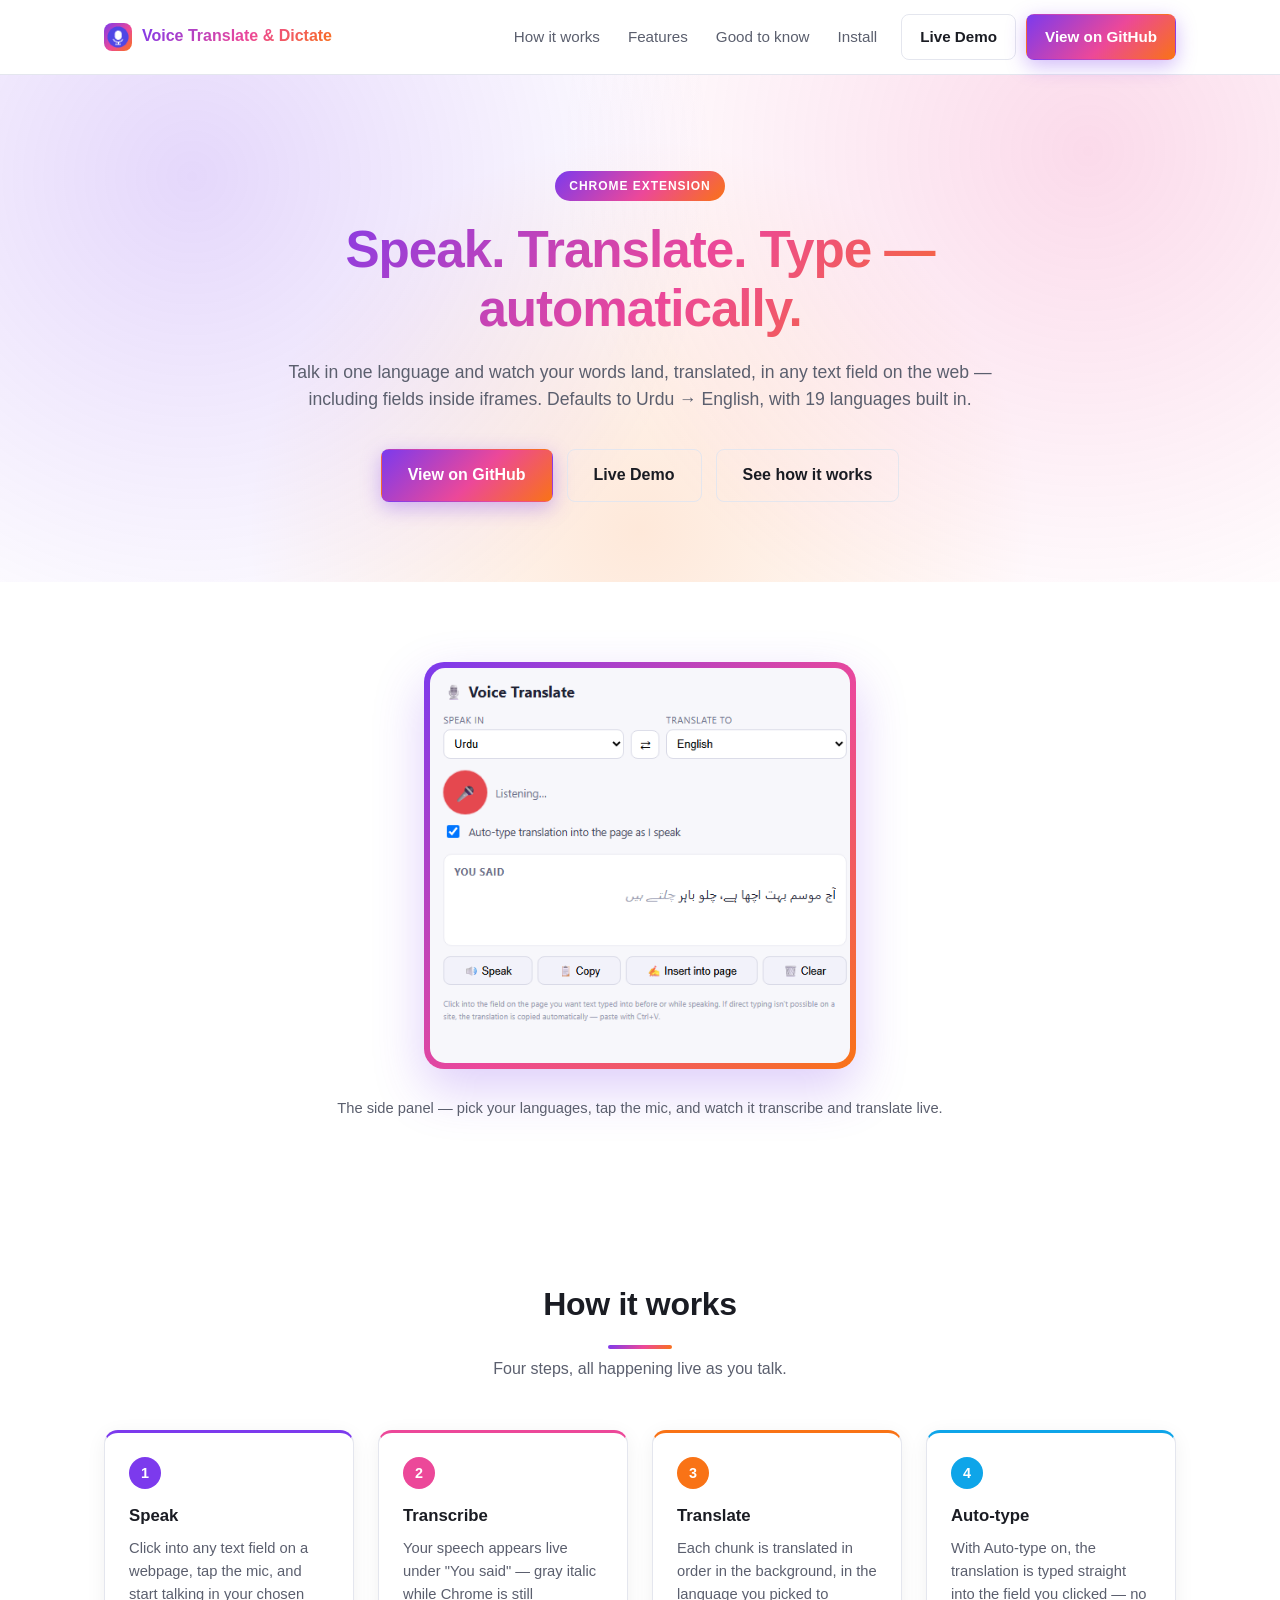
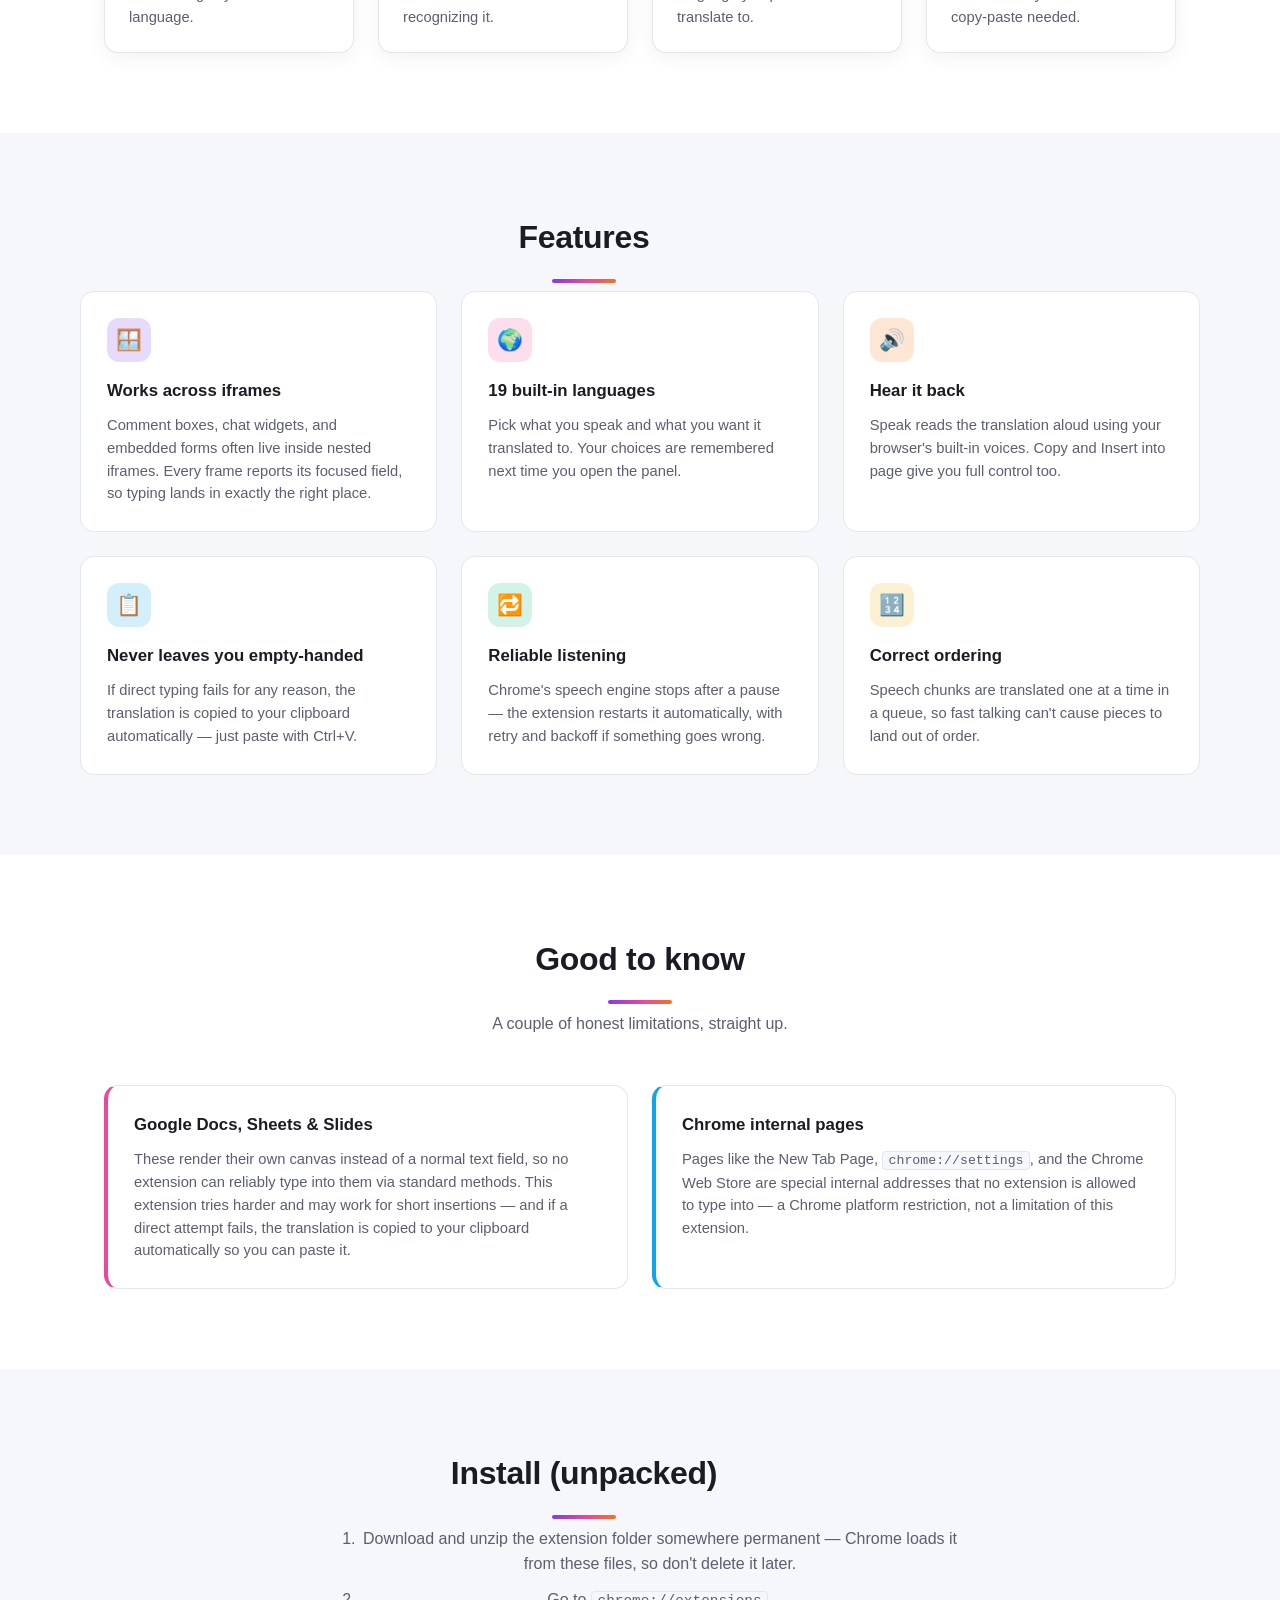
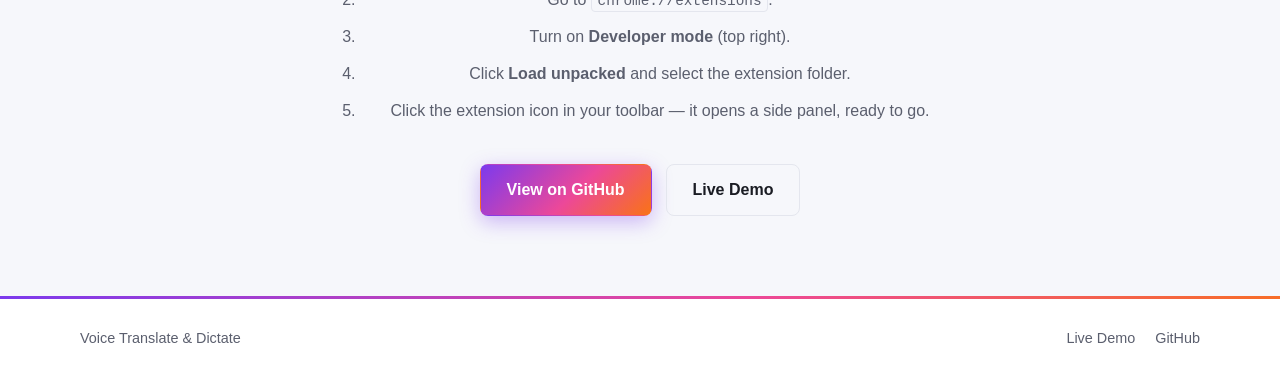
==== website/index.html @ c9d5b140 "Add extension screenshot to landing page Screenshot rendered from the actual sidepanel.html/sidepane" ====
<!DOCTYPE html>
<html lang="en">
<head>
<meta charset="UTF-8">
<meta name="viewport" content="width=device-width, initial-scale=1.0">
<title>Voice Translate & Dictate — Speak, Translate, Type Automatically</title>
<meta name="description" content="Speak in one language, see it transcribed live, get an instant translation, hear it spoken back, and have it typed automatically into any webpage.">
<link rel="icon" href="icons/icon48.png">
<link rel="stylesheet" href="styles.css">
</head>
<body>

<header class="nav">
  <div class="nav-inner">
    <a class="brand" href="#top">
      <img src="icons/icon48.png" alt="" class="brand-icon">
      <span>Voice Translate &amp; Dictate</span>
    </a>
    <nav class="nav-links" id="navLinks">
      <a href="#how-it-works">How it works</a>
      <a href="#features">Features</a>
      <a href="#limitations">Good to know</a>
      <a href="#install">Install</a>
    </nav>
    <div class="nav-ctas">
      <a class="btn btn-ghost nav-cta" href="https://shayan429.github.io/voice-translate-extension/" target="_blank" rel="noopener">Live Demo</a>
      <a class="btn btn-primary nav-cta" href="https://github.com/shayan429/voice-translate-extension" target="_blank" rel="noopener">View on GitHub</a>
    </div>
    <button class="nav-toggle" id="navToggle" aria-label="Toggle menu" aria-expanded="false">
      <span></span><span></span><span></span>
    </button>
  </div>
</header>

<main id="top">

  <section class="hero">
    <div class="hero-inner">
      <p class="eyebrow">Chrome Extension</p>
      <h1>Speak. Translate. Type — automatically.</h1>
      <p class="hero-sub">
        Talk in one language and watch your words land, translated, in any text field on the web —
        including fields inside iframes. Defaults to Urdu → English, with 19 languages built in.
      </p>
      <div class="hero-actions">
        <a class="btn btn-primary btn-lg" href="https://github.com/shayan429/voice-translate-extension" target="_blank" rel="noopener">View on GitHub</a>
        <a class="btn btn-ghost btn-lg" href="https://shayan429.github.io/voice-translate-extension/" target="_blank" rel="noopener">Live Demo</a>
        <a class="btn btn-ghost btn-lg" href="#how-it-works">See how it works</a>
      </div>
    </div>
  </section>

  <section class="section screenshot-section">
    <div class="screenshot-frame">
      <img src="screenshots/sidepanel.png" alt="Voice Translate & Dictate side panel showing live Urdu speech transcription, the language pickers, and the Speak, Copy, Insert, and Clear actions" class="screenshot-img">
    </div>
    <p class="screenshot-caption">The side panel — pick your languages, tap the mic, and watch it transcribe and translate live.</p>
  </section>

  <section id="how-it-works" class="section">
    <h2>How it works</h2>
    <p class="section-sub">Four steps, all happening live as you talk.</p>
    <div class="steps">
      <div class="step">
        <div class="step-num">1</div>
        <h3>Speak</h3>
        <p>Click into any text field on a webpage, tap the mic, and start talking in your chosen language.</p>
      </div>
      <div class="step">
        <div class="step-num">2</div>
        <h3>Transcribe</h3>
        <p>Your speech appears live under "You said" — gray italic while Chrome is still recognizing it.</p>
      </div>
      <div class="step">
        <div class="step-num">3</div>
        <h3>Translate</h3>
        <p>Each chunk is translated in order in the background, in the language you picked to translate to.</p>
      </div>
      <div class="step">
        <div class="step-num">4</div>
        <h3>Auto-type</h3>
        <p>With Auto-type on, the translation is typed straight into the field you clicked — no copy-paste needed.</p>
      </div>
    </div>
  </section>

  <section id="features" class="section section-alt">
    <h2>Features</h2>
    <div class="features-grid">
      <div class="feature">
        <div class="feature-icon">🪟</div>
        <h3>Works across iframes</h3>
        <p>Comment boxes, chat widgets, and embedded forms often live inside nested iframes. Every frame reports its focused field, so typing lands in exactly the right place.</p>
      </div>
      <div class="feature">
        <div class="feature-icon">🌍</div>
        <h3>19 built-in languages</h3>
        <p>Pick what you speak and what you want it translated to. Your choices are remembered next time you open the panel.</p>
      </div>
      <div class="feature">
        <div class="feature-icon">🔊</div>
        <h3>Hear it back</h3>
        <p>Speak reads the translation aloud using your browser's built-in voices. Copy and Insert into page give you full control too.</p>
      </div>
      <div class="feature">
        <div class="feature-icon">📋</div>
        <h3>Never leaves you empty-handed</h3>
        <p>If direct typing fails for any reason, the translation is copied to your clipboard automatically — just paste with Ctrl+V.</p>
      </div>
      <div class="feature">
        <div class="feature-icon">🔁</div>
        <h3>Reliable listening</h3>
        <p>Chrome's speech engine stops after a pause — the extension restarts it automatically, with retry and backoff if something goes wrong.</p>
      </div>
      <div class="feature">
        <div class="feature-icon">🔢</div>
        <h3>Correct ordering</h3>
        <p>Speech chunks are translated one at a time in a queue, so fast talking can't cause pieces to land out of order.</p>
      </div>
    </div>
  </section>

  <section id="limitations" class="section">
    <h2>Good to know</h2>
    <p class="section-sub">A couple of honest limitations, straight up.</p>
    <div class="limitations">
      <div class="limitation">
        <h3>Google Docs, Sheets &amp; Slides</h3>
        <p>These render their own canvas instead of a normal text field, so no extension can reliably type into them via standard methods. This extension tries harder and may work for short insertions — and if a direct attempt fails, the translation is copied to your clipboard automatically so you can paste it.</p>
      </div>
      <div class="limitation">
        <h3>Chrome internal pages</h3>
        <p>Pages like the New Tab Page, <code>chrome://settings</code>, and the Chrome Web Store are special internal addresses that no extension is allowed to type into — a Chrome platform restriction, not a limitation of this extension.</p>
      </div>
    </div>
  </section>

  <section id="install" class="section section-alt">
    <h2>Install (unpacked)</h2>
    <ol class="install-steps">
      <li>Download and unzip the extension folder somewhere permanent — Chrome loads it from these files, so don't delete it later.</li>
      <li>Go to <code>chrome://extensions</code>.</li>
      <li>Turn on <strong>Developer mode</strong> (top right).</li>
      <li>Click <strong>Load unpacked</strong> and select the extension folder.</li>
      <li>Click the extension icon in your toolbar — it opens a side panel, ready to go.</li>
    </ol>
    <div class="install-actions">
      <a class="btn btn-primary btn-lg" href="https://github.com/shayan429/voice-translate-extension" target="_blank" rel="noopener">View on GitHub</a>
      <a class="btn btn-ghost btn-lg" href="https://shayan429.github.io/voice-translate-extension/" target="_blank" rel="noopener">Live Demo</a>
    </div>
  </section>

</main>

<footer class="footer">
  <div class="footer-inner">
    <span>Voice Translate &amp; Dictate</span>
    <div class="footer-links">
      <a href="https://shayan429.github.io/voice-translate-extension/" target="_blank" rel="noopener">Live Demo</a>
      <a href="https://github.com/shayan429/voice-translate-extension" target="_blank" rel="noopener">GitHub</a>
    </div>
  </div>
</footer>

<script src="script.js"></script>
</body>
</html>
---- website/styles.css ----
:root {
  --bg: #ffffff;
  --bg-alt: #f6f7fb;
  --text: #1a1c23;
  --text-muted: #5b5f6e;
  --border: #e4e6ee;
  --accent: #7c3aed;
  --accent-text: #ffffff;
  --card-bg: #ffffff;
  --shadow: 0 4px 20px rgba(20, 22, 40, 0.06);

  --c1: #7c3aed;
  --c2: #ec4899;
  --c3: #f97316;
  --c4: #0ea5e9;
  --c5: #10b981;
  --c6: #eab308;

  --gradient-brand: linear-gradient(135deg, var(--c1), var(--c2) 55%, var(--c3));
  --gradient-hero: radial-gradient(circle at 15% 20%, rgba(124, 58, 237, 0.20), transparent 45%),
    radial-gradient(circle at 85% 15%, rgba(236, 72, 153, 0.20), transparent 45%),
    radial-gradient(circle at 50% 90%, rgba(249, 115, 22, 0.16), transparent 50%);
}

@media (prefers-color-scheme: dark) {
  :root {
    --bg: #14151c;
    --bg-alt: #1b1d27;
    --text: #f0f1f6;
    --text-muted: #a3a6b8;
    --border: #2a2c3a;
    --accent: #a78bfa;
    --accent-text: #10111a;
    --card-bg: #1b1d27;
    --shadow: 0 4px 20px rgba(0, 0, 0, 0.3);

    --gradient-hero: radial-gradient(circle at 15% 20%, rgba(124, 58, 237, 0.30), transparent 45%),
      radial-gradient(circle at 85% 15%, rgba(236, 72, 153, 0.28), transparent 45%),
      radial-gradient(circle at 50% 90%, rgba(249, 115, 22, 0.22), transparent 50%);
  }
}

* { box-sizing: border-box; }

html { scroll-behavior: smooth; }

body {
  margin: 0;
  font-family: -apple-system, BlinkMacSystemFont, "Segoe UI", Roboto, Helvetica, Arial, sans-serif;
  background: var(--bg);
  color: var(--text);
  line-height: 1.55;
}

a { color: inherit; }

code {
  background: var(--bg-alt);
  border: 1px solid var(--border);
  border-radius: 4px;
  padding: 0.1em 0.4em;
  font-size: 0.9em;
}

/* Nav */
.nav {
  position: sticky;
  top: 0;
  z-index: 20;
  background: color-mix(in srgb, var(--bg) 88%, transparent);
  backdrop-filter: blur(10px);
  border-bottom: 1px solid var(--border);
}

.nav-inner {
  max-width: 1120px;
  margin: 0 auto;
  padding: 14px 24px;
  display: flex;
  align-items: center;
  gap: 24px;
}

.brand {
  display: flex;
  align-items: center;
  gap: 10px;
  font-weight: 700;
  text-decoration: none;
  color: var(--text);
  margin-right: auto;
}

.brand-icon {
  width: 28px;
  height: 28px;
  border-radius: 8px;
  padding: 3px;
  background: var(--gradient-brand);
}

.brand span {
  background: var(--gradient-brand);
  -webkit-background-clip: text;
  background-clip: text;
  color: transparent;
}

.nav-links {
  display: flex;
  gap: 28px;
}

.nav-links a {
  text-decoration: none;
  color: var(--text-muted);
  font-size: 0.95rem;
}

.nav-links a:hover { color: var(--text); }

.nav-ctas {
  display: flex;
  align-items: center;
  gap: 10px;
}

.nav-toggle {
  display: none;
  flex-direction: column;
  gap: 5px;
  background: none;
  border: none;
  cursor: pointer;
  padding: 6px;
}

.nav-toggle span {
  width: 22px;
  height: 2px;
  background: var(--text);
  border-radius: 2px;
}

/* Buttons */
.btn {
  display: inline-block;
  text-decoration: none;
  border-radius: 8px;
  font-weight: 600;
  padding: 10px 18px;
  font-size: 0.95rem;
  transition: opacity 0.15s ease, transform 0.15s ease;
  border: 1px solid transparent;
}

.btn:active { transform: translateY(1px); }

.btn-primary {
  background: var(--gradient-brand);
  color: #ffffff;
  box-shadow: 0 6px 20px rgba(124, 58, 237, 0.35);
}

.btn-primary:hover {
  opacity: 1;
  box-shadow: 0 8px 26px rgba(236, 72, 153, 0.45);
  transform: translateY(-1px);
}

.btn-ghost {
  background: transparent;
  border-color: var(--border);
  color: var(--text);
}

.btn-ghost:hover { opacity: 0.7; }

.btn-lg { padding: 13px 26px; font-size: 1rem; }

/* Hero */
.hero {
  padding: 96px 24px 80px;
  text-align: center;
  background: var(--gradient-hero);
}

.hero-inner { max-width: 720px; margin: 0 auto; }

.eyebrow {
  display: inline-block;
  text-transform: uppercase;
  letter-spacing: 0.08em;
  font-size: 0.75rem;
  font-weight: 700;
  color: #ffffff;
  margin: 0 0 20px;
  padding: 6px 14px;
  border-radius: 999px;
  background: var(--gradient-brand);
}

.hero h1 {
  font-size: clamp(2rem, 5vw, 3.2rem);
  line-height: 1.15;
  margin: 0 0 20px;
  letter-spacing: -0.02em;
  background: var(--gradient-brand);
  -webkit-background-clip: text;
  background-clip: text;
  color: transparent;
}

.hero-sub {
  color: var(--text-muted);
  font-size: 1.1rem;
  margin: 0 0 36px;
}

.hero-actions {
  display: flex;
  gap: 14px;
  justify-content: center;
  flex-wrap: wrap;
}

/* Screenshot */
.screenshot-section {
  padding-top: 0;
  text-align: center;
}

.screenshot-frame {
  display: inline-block;
  padding: 6px;
  border-radius: 20px;
  background: var(--gradient-brand);
  box-shadow: 0 20px 50px rgba(124, 58, 237, 0.25);
}

.screenshot-img {
  display: block;
  max-width: 420px;
  width: 100%;
  height: auto;
  border-radius: 15px;
}

.screenshot-caption {
  margin: 20px 0 0;
  color: var(--text-muted);
  font-size: 0.92rem;
}

/* Sections */
.section {
  padding: 80px 24px;
  max-width: 1120px;
  margin: 0 auto;
}

.section-alt {
  max-width: none;
  background: var(--bg-alt);
}

.section-alt > * {
  max-width: 1120px;
  margin-left: auto;
  margin-right: auto;
}

.section h2 {
  font-size: 2rem;
  margin: 0 0 8px;
  text-align: center;
  letter-spacing: -0.01em;
  position: relative;
  display: block;
}

.section h2::after {
  content: "";
  display: block;
  width: 64px;
  height: 4px;
  border-radius: 999px;
  background: var(--gradient-brand);
  margin: 16px auto 0;
}

.section-sub {
  text-align: center;
  color: var(--text-muted);
  margin: 0 0 48px;
}

/* Steps */
.steps {
  display: grid;
  grid-template-columns: repeat(4, 1fr);
  gap: 24px;
}

.step {
  background: var(--card-bg);
  border: 1px solid var(--border);
  border-top: 3px solid transparent;
  border-radius: 14px;
  padding: 24px;
  box-shadow: var(--shadow);
  transition: transform 0.18s ease, box-shadow 0.18s ease;
}

.step:hover { transform: translateY(-4px); box-shadow: 0 10px 28px rgba(20, 22, 40, 0.12); }

.step:nth-child(1) { border-top-color: var(--c1); }
.step:nth-child(2) { border-top-color: var(--c2); }
.step:nth-child(3) { border-top-color: var(--c3); }
.step:nth-child(4) { border-top-color: var(--c4); }

.step-num {
  width: 32px;
  height: 32px;
  border-radius: 50%;
  color: #ffffff;
  display: flex;
  align-items: center;
  justify-content: center;
  font-weight: 700;
  margin-bottom: 14px;
  font-size: 0.9rem;
}

.step:nth-child(1) .step-num { background: var(--c1); }
.step:nth-child(2) .step-num { background: var(--c2); }
.step:nth-child(3) .step-num { background: var(--c3); }
.step:nth-child(4) .step-num { background: var(--c4); }

.step h3 { margin: 0 0 8px; font-size: 1.05rem; }
.step p { margin: 0; color: var(--text-muted); font-size: 0.92rem; }

/* Features */
.features-grid {
  display: grid;
  grid-template-columns: repeat(3, 1fr);
  gap: 24px;
}

.feature {
  background: var(--card-bg);
  border: 1px solid var(--border);
  border-radius: 14px;
  padding: 26px;
  transition: transform 0.18s ease, box-shadow 0.18s ease;
}

.feature:hover { transform: translateY(-4px); box-shadow: var(--shadow); }

.feature-icon {
  width: 44px;
  height: 44px;
  border-radius: 12px;
  display: flex;
  align-items: center;
  justify-content: center;
  font-size: 1.3rem;
  margin-bottom: 16px;
}

.feature:nth-child(6n+1) .feature-icon { background: color-mix(in srgb, var(--c1) 18%, transparent); }
.feature:nth-child(6n+2) .feature-icon { background: color-mix(in srgb, var(--c2) 18%, transparent); }
.feature:nth-child(6n+3) .feature-icon { background: color-mix(in srgb, var(--c3) 18%, transparent); }
.feature:nth-child(6n+4) .feature-icon { background: color-mix(in srgb, var(--c4) 18%, transparent); }
.feature:nth-child(6n+5) .feature-icon { background: color-mix(in srgb, var(--c5) 18%, transparent); }
.feature:nth-child(6n+6) .feature-icon { background: color-mix(in srgb, var(--c6) 18%, transparent); }

.feature h3 { margin: 0 0 10px; font-size: 1.05rem; }
.feature p { margin: 0; color: var(--text-muted); font-size: 0.92rem; }

/* Limitations */
.limitations {
  display: grid;
  grid-template-columns: repeat(2, 1fr);
  gap: 24px;
}

.limitation {
  border: 1px solid var(--border);
  border-left: 4px solid transparent;
  border-radius: 14px;
  padding: 26px;
}

.limitation:nth-child(1) { border-left-color: var(--c2); }
.limitation:nth-child(2) { border-left-color: var(--c4); }

.limitation h3 { margin: 0 0 10px; font-size: 1.05rem; }
.limitation p { margin: 0; color: var(--text-muted); font-size: 0.92rem; }

/* Install */
.install-steps {
  max-width: 640px;
  margin: 0 auto 40px;
  color: var(--text-muted);
  font-size: 1rem;
}

.install-steps li { margin-bottom: 12px; }

#install { text-align: center; }

.install-actions {
  display: flex;
  gap: 14px;
  justify-content: center;
  flex-wrap: wrap;
}

/* Footer */
.footer {
  border-top: 3px solid transparent;
  border-image: var(--gradient-brand) 1;
  padding: 28px 24px;
}

.footer-inner {
  max-width: 1120px;
  margin: 0 auto;
  display: flex;
  justify-content: space-between;
  color: var(--text-muted);
  font-size: 0.9rem;
}

.footer-links {
  display: flex;
  gap: 20px;
}

.footer-inner a { text-decoration: none; }
.footer-inner a:hover { color: var(--text); }

/* Responsive */
@media (max-width: 860px) {
  .steps { grid-template-columns: repeat(2, 1fr); }
  .features-grid { grid-template-columns: repeat(2, 1fr); }
  .limitations { grid-template-columns: 1fr; }
}

@media (max-width: 720px) {
  .nav-links { display: none; }
  .nav-ctas { display: none; }
  .nav-toggle { display: flex; }

  .nav-links.open {
    display: flex;
    flex-direction: column;
    position: absolute;
    top: 100%;
    left: 0;
    right: 0;
    background: var(--bg);
    border-bottom: 1px solid var(--border);
    padding: 16px 24px;
    gap: 16px;
  }

  .steps { grid-template-columns: 1fr; }
  .features-grid { grid-template-columns: 1fr; }
  .hero { padding: 64px 20px 56px; }
}
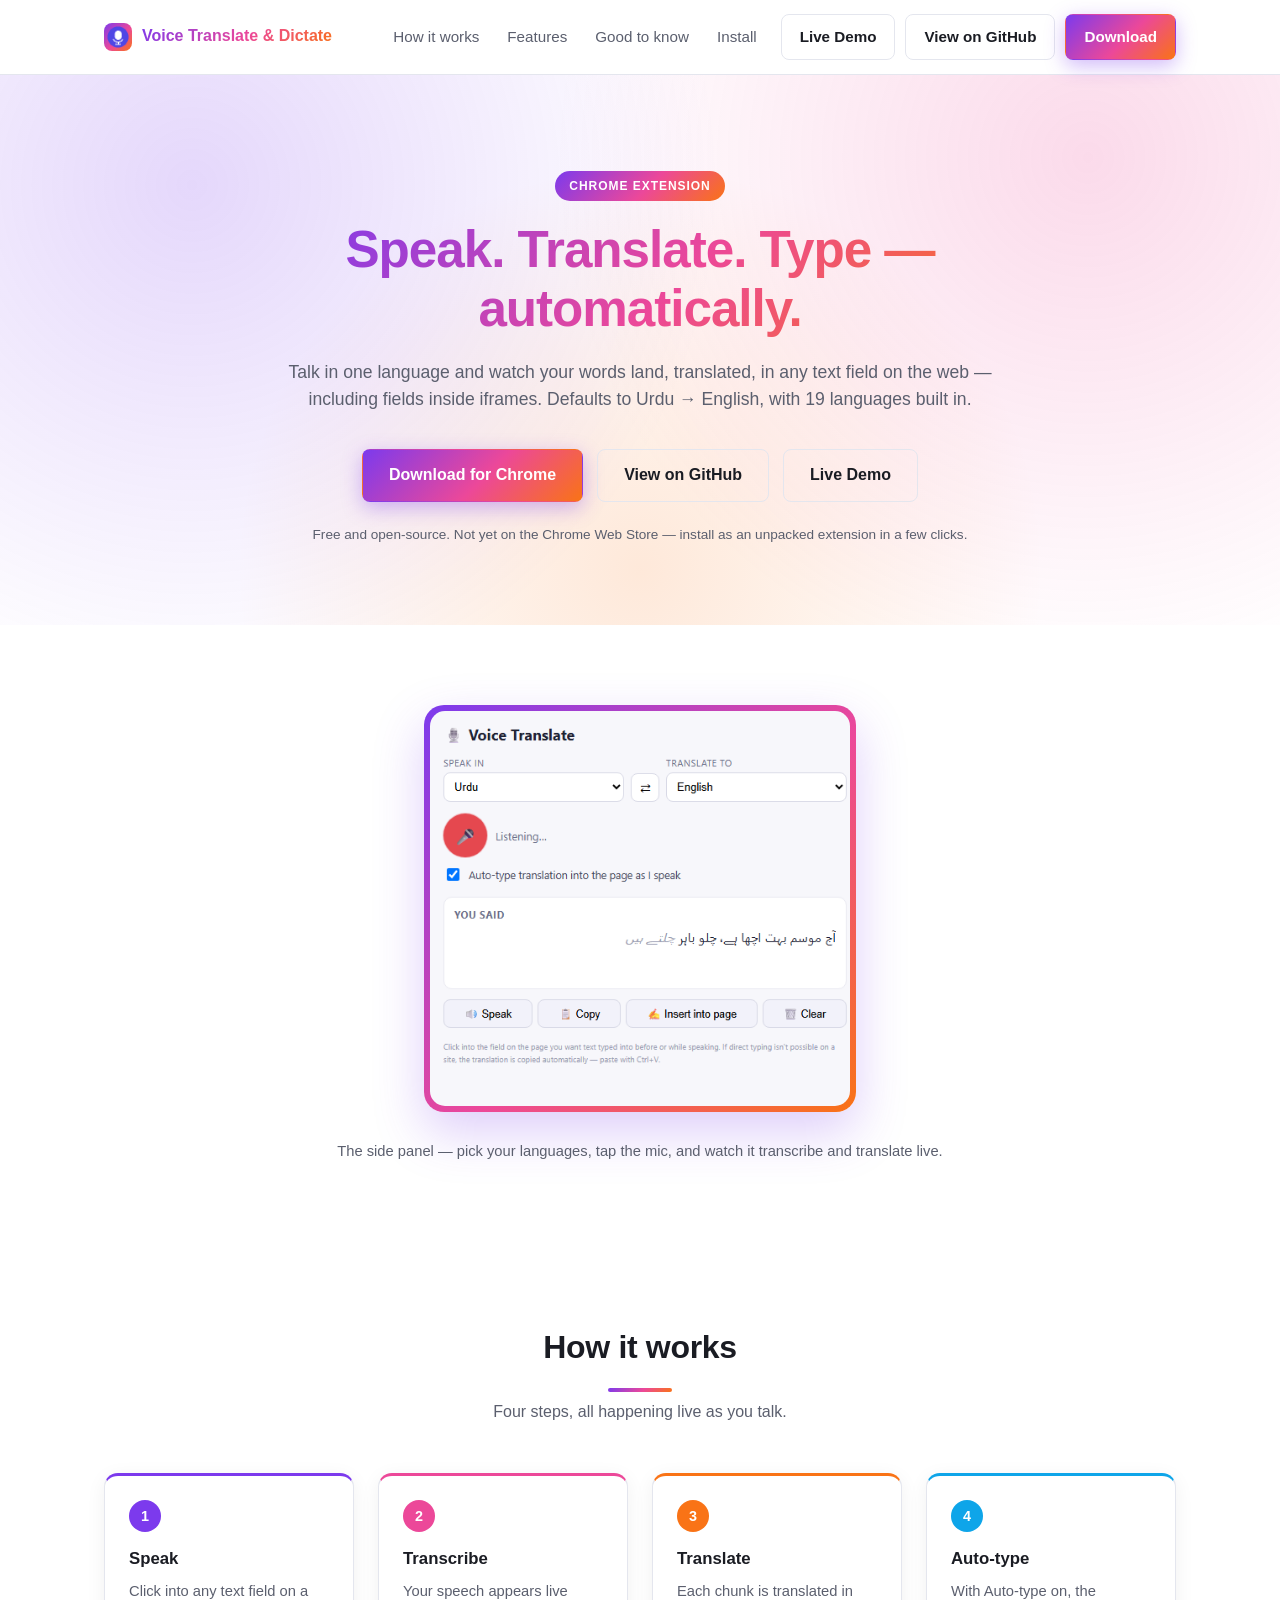
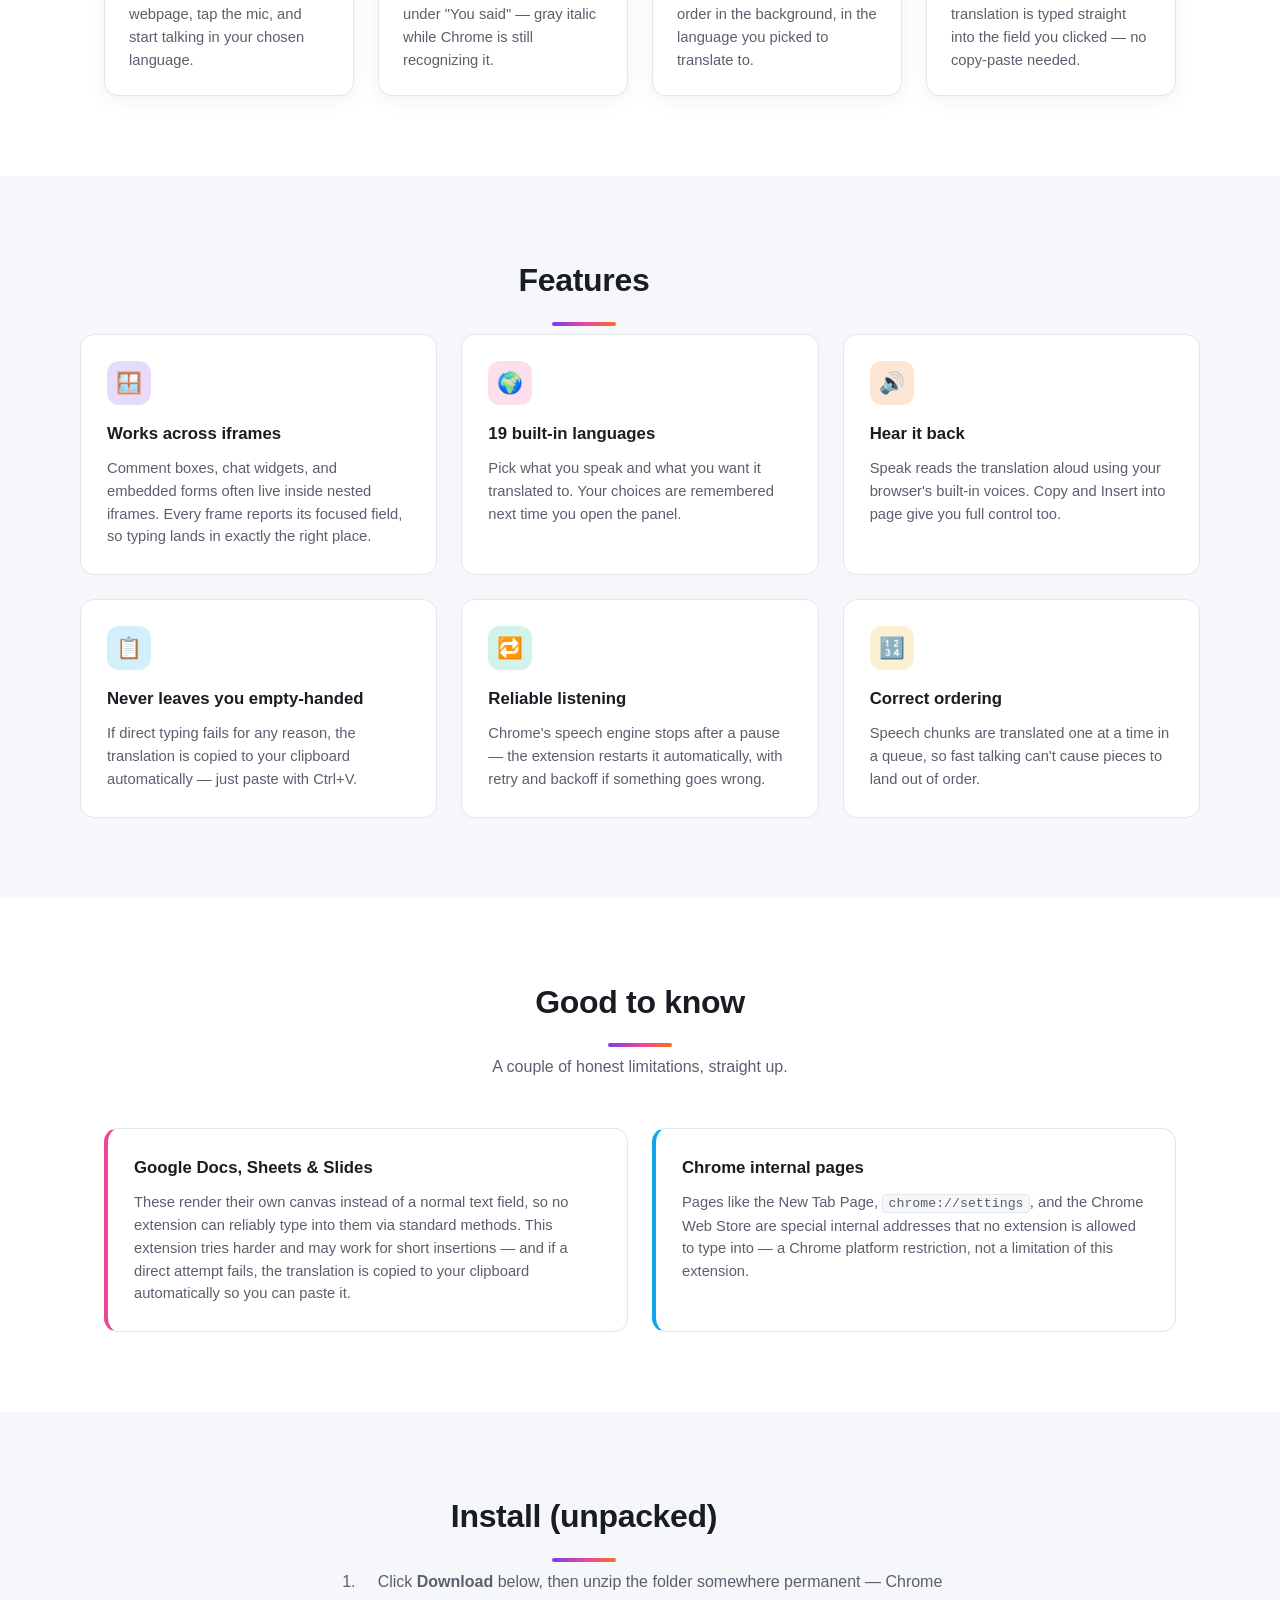
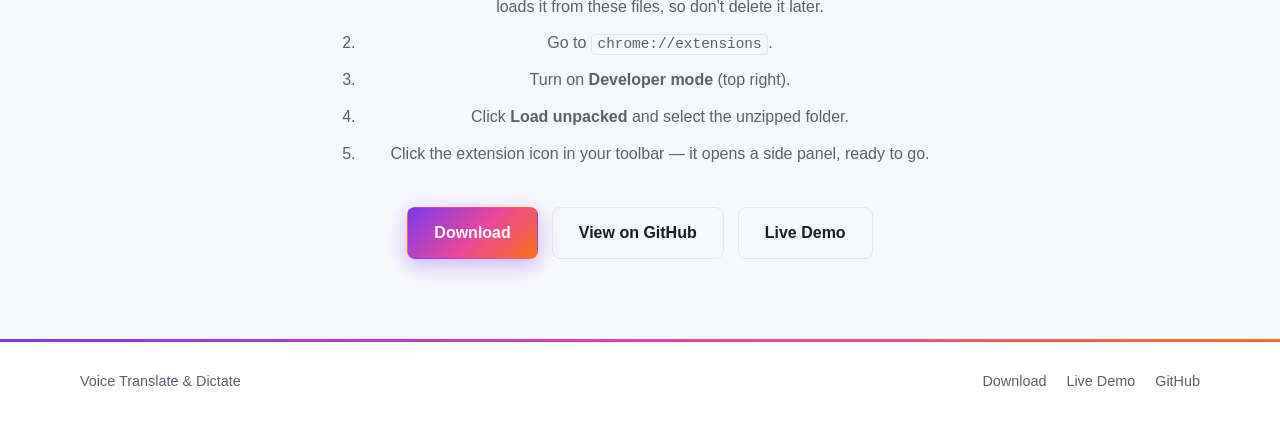
==== commit 5fd9f6ec: "Add Download button alongside View on GitHub A true one-click "install" isn't possible for an unpack" ====
--- a/website/index.html
+++ b/website/index.html
@@ -24,7 +24,8 @@
     </nav>
     <div class="nav-ctas">
       <a class="btn btn-ghost nav-cta" href="https://shayan429.github.io/voice-translate-extension/" target="_blank" rel="noopener">Live Demo</a>
-      <a class="btn btn-primary nav-cta" href="https://github.com/shayan429/voice-translate-extension" target="_blank" rel="noopener">View on GitHub</a>
+      <a class="btn btn-ghost nav-cta" href="https://github.com/shayan429/voice-translate-extension" target="_blank" rel="noopener">View on GitHub</a>
+      <a class="btn btn-primary nav-cta" href="https://github.com/shayan429/voice-translate-extension/archive/refs/heads/main.zip" target="_blank" rel="noopener">Download</a>
     </div>
     <button class="nav-toggle" id="navToggle" aria-label="Toggle menu" aria-expanded="false">
       <span></span><span></span><span></span>
@@ -43,10 +44,11 @@
         including fields inside iframes. Defaults to Urdu → English, with 19 languages built in.
       </p>
       <div class="hero-actions">
-        <a class="btn btn-primary btn-lg" href="https://github.com/shayan429/voice-translate-extension" target="_blank" rel="noopener">View on GitHub</a>
+        <a class="btn btn-primary btn-lg" href="https://github.com/shayan429/voice-translate-extension/archive/refs/heads/main.zip" target="_blank" rel="noopener">Download for Chrome</a>
+        <a class="btn btn-ghost btn-lg" href="https://github.com/shayan429/voice-translate-extension" target="_blank" rel="noopener">View on GitHub</a>
         <a class="btn btn-ghost btn-lg" href="https://shayan429.github.io/voice-translate-extension/" target="_blank" rel="noopener">Live Demo</a>
-        <a class="btn btn-ghost btn-lg" href="#how-it-works">See how it works</a>
       </div>
+      <p class="hero-note">Free and open-source. Not yet on the Chrome Web Store — install as an unpacked extension in a few clicks.</p>
     </div>
   </section>
 
@@ -138,14 +140,15 @@
   <section id="install" class="section section-alt">
     <h2>Install (unpacked)</h2>
     <ol class="install-steps">
-      <li>Download and unzip the extension folder somewhere permanent — Chrome loads it from these files, so don't delete it later.</li>
+      <li>Click <strong>Download</strong> below, then unzip the folder somewhere permanent — Chrome loads it from these files, so don't delete it later.</li>
       <li>Go to <code>chrome://extensions</code>.</li>
       <li>Turn on <strong>Developer mode</strong> (top right).</li>
-      <li>Click <strong>Load unpacked</strong> and select the extension folder.</li>
+      <li>Click <strong>Load unpacked</strong> and select the unzipped folder.</li>
       <li>Click the extension icon in your toolbar — it opens a side panel, ready to go.</li>
     </ol>
     <div class="install-actions">
-      <a class="btn btn-primary btn-lg" href="https://github.com/shayan429/voice-translate-extension" target="_blank" rel="noopener">View on GitHub</a>
+      <a class="btn btn-primary btn-lg" href="https://github.com/shayan429/voice-translate-extension/archive/refs/heads/main.zip" target="_blank" rel="noopener">Download</a>
+      <a class="btn btn-ghost btn-lg" href="https://github.com/shayan429/voice-translate-extension" target="_blank" rel="noopener">View on GitHub</a>
       <a class="btn btn-ghost btn-lg" href="https://shayan429.github.io/voice-translate-extension/" target="_blank" rel="noopener">Live Demo</a>
     </div>
   </section>
@@ -156,6 +159,7 @@
   <div class="footer-inner">
     <span>Voice Translate &amp; Dictate</span>
     <div class="footer-links">
+      <a href="https://github.com/shayan429/voice-translate-extension/archive/refs/heads/main.zip" target="_blank" rel="noopener">Download</a>
       <a href="https://shayan429.github.io/voice-translate-extension/" target="_blank" rel="noopener">Live Demo</a>
       <a href="https://github.com/shayan429/voice-translate-extension" target="_blank" rel="noopener">GitHub</a>
     </div>
--- a/website/styles.css
+++ b/website/styles.css
@@ -222,6 +222,12 @@
   gap: 14px;
   justify-content: center;
   flex-wrap: wrap;
+}
+
+.hero-note {
+  margin: 22px 0 0;
+  font-size: 0.85rem;
+  color: var(--text-muted);
 }
 
 /* Screenshot */
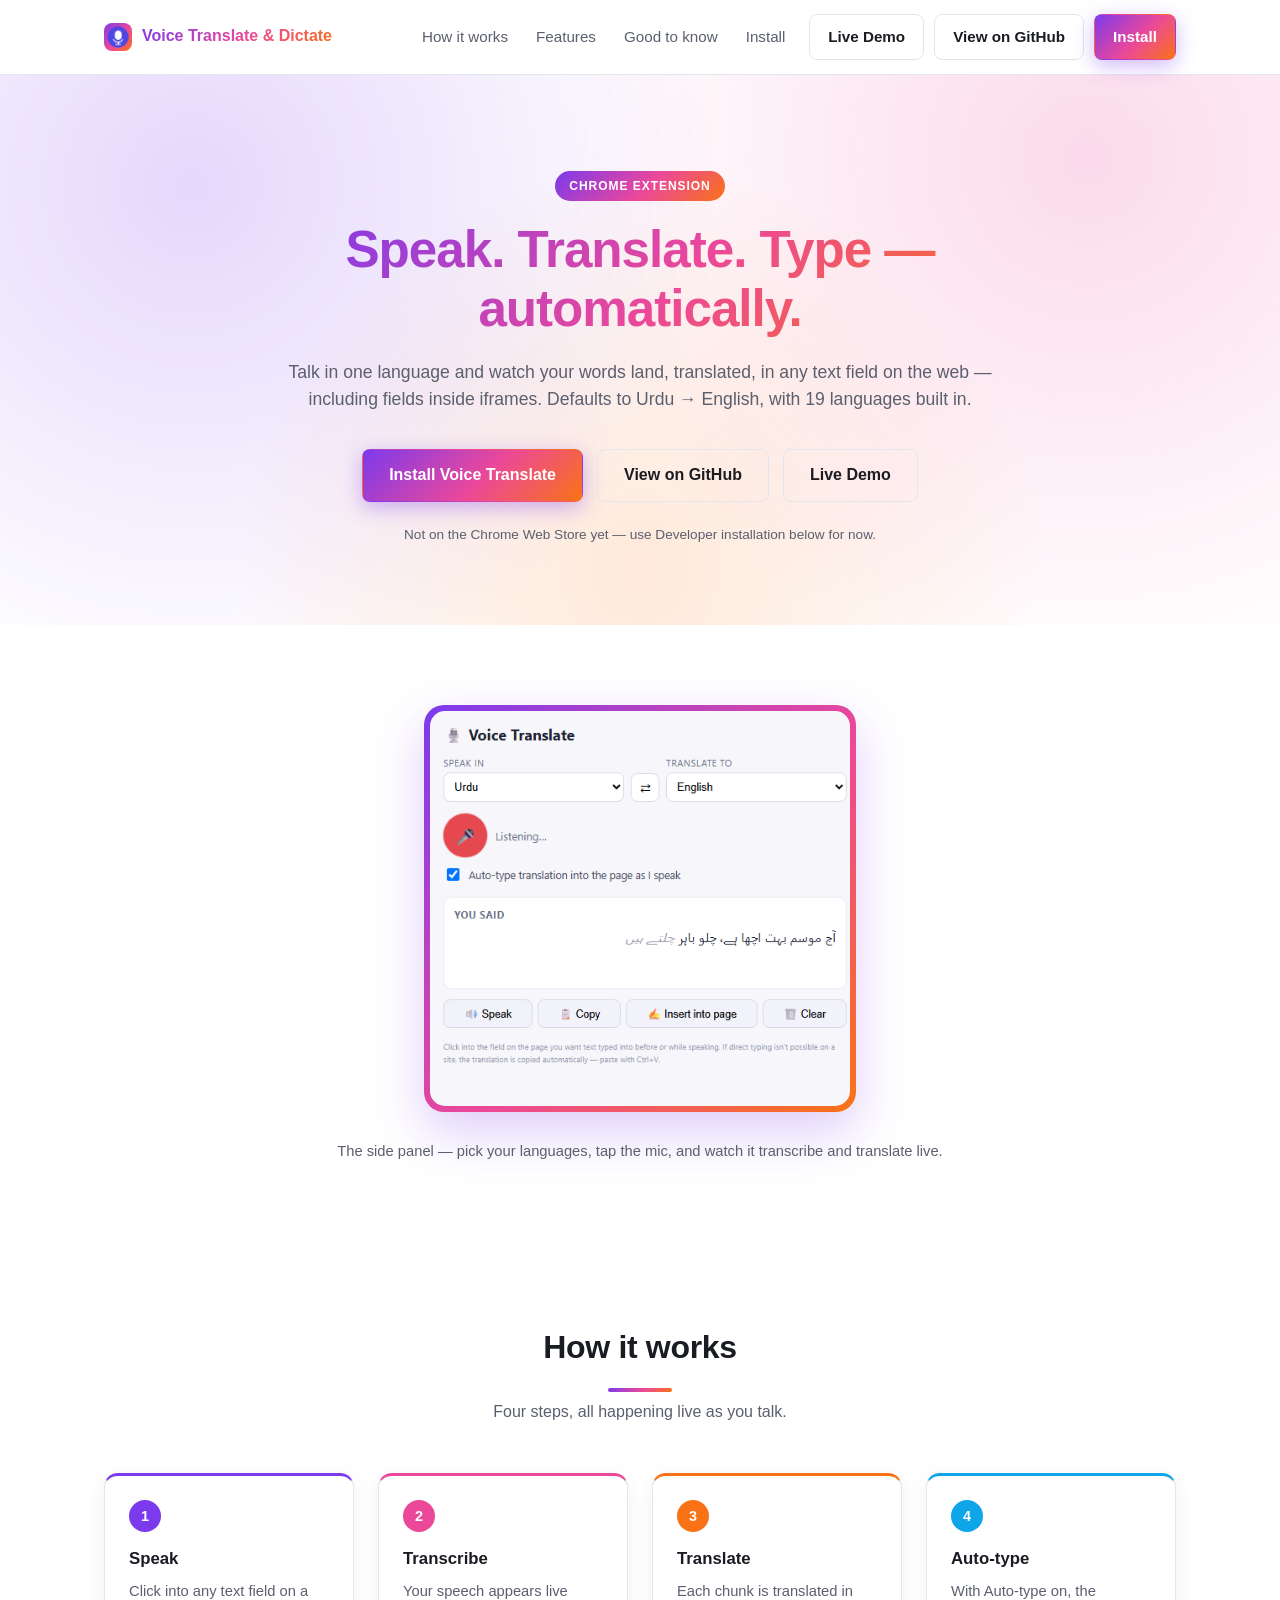
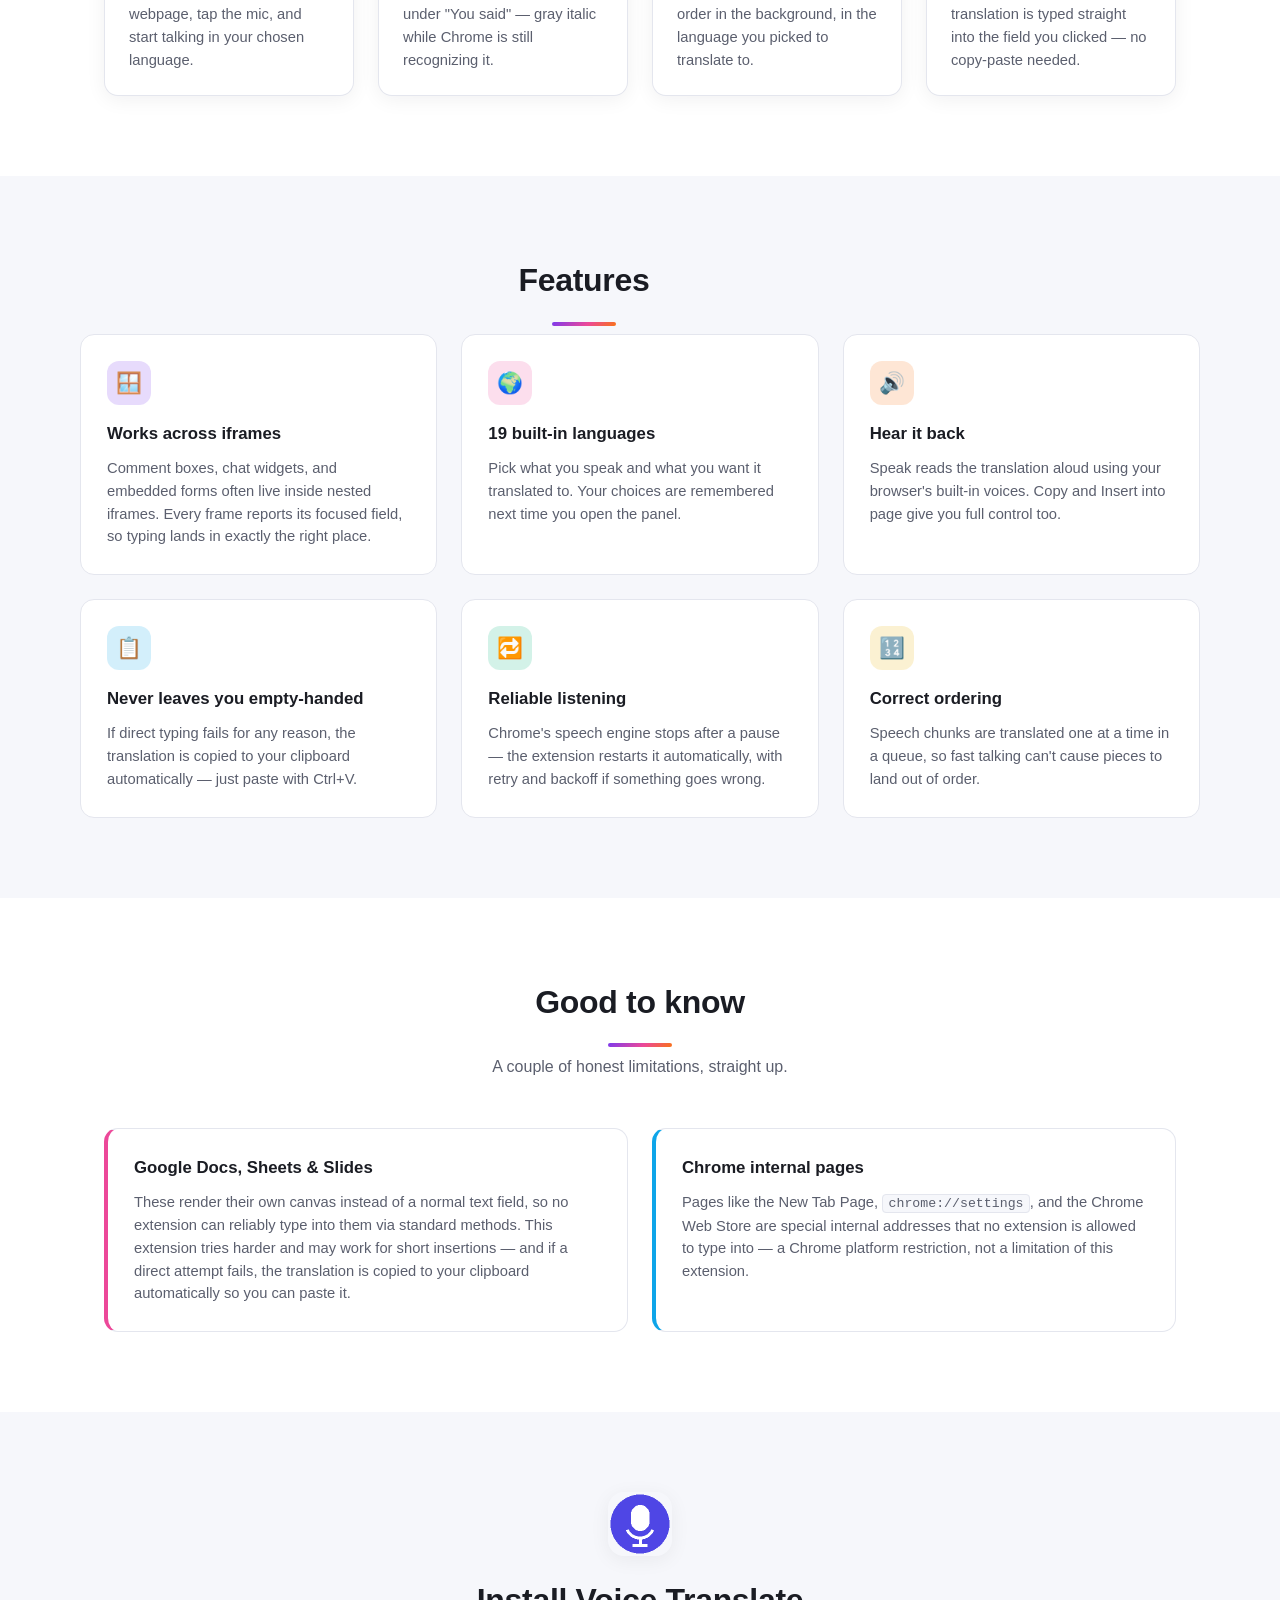
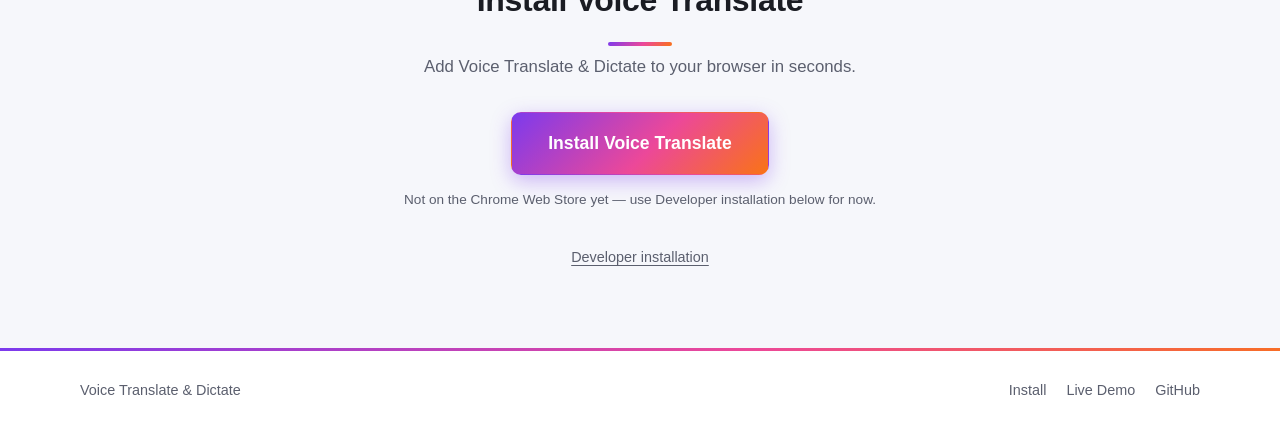
==== commit 8fc4197e: "Replace unpacked-install flow with a real Install button Chrome does not allow any website to silent" ====
--- a/website/index.html
+++ b/website/index.html
@@ -25,7 +25,7 @@
     <div class="nav-ctas">
       <a class="btn btn-ghost nav-cta" href="https://shayan429.github.io/voice-translate-extension/" target="_blank" rel="noopener">Live Demo</a>
       <a class="btn btn-ghost nav-cta" href="https://github.com/shayan429/voice-translate-extension" target="_blank" rel="noopener">View on GitHub</a>
-      <a class="btn btn-primary nav-cta" href="https://github.com/shayan429/voice-translate-extension/archive/refs/heads/main.zip" target="_blank" rel="noopener">Download</a>
+      <a class="btn btn-primary nav-cta" href="#install" data-install-btn data-compact>Install</a>
     </div>
     <button class="nav-toggle" id="navToggle" aria-label="Toggle menu" aria-expanded="false">
       <span></span><span></span><span></span>
@@ -44,11 +44,11 @@
         including fields inside iframes. Defaults to Urdu → English, with 19 languages built in.
       </p>
       <div class="hero-actions">
-        <a class="btn btn-primary btn-lg" href="https://github.com/shayan429/voice-translate-extension/archive/refs/heads/main.zip" target="_blank" rel="noopener">Download for Chrome</a>
+        <a class="btn btn-primary btn-lg" href="#install" data-install-btn>Install Voice Translate</a>
         <a class="btn btn-ghost btn-lg" href="https://github.com/shayan429/voice-translate-extension" target="_blank" rel="noopener">View on GitHub</a>
         <a class="btn btn-ghost btn-lg" href="https://shayan429.github.io/voice-translate-extension/" target="_blank" rel="noopener">Live Demo</a>
       </div>
-      <p class="hero-note">Free and open-source. Not yet on the Chrome Web Store — install as an unpacked extension in a few clicks.</p>
+      <p class="hero-note" data-install-note>Free and open-source.</p>
     </div>
   </section>
 
@@ -137,19 +137,30 @@
     </div>
   </section>
 
-  <section id="install" class="section section-alt">
-    <h2>Install (unpacked)</h2>
-    <ol class="install-steps">
-      <li>Click <strong>Download</strong> below, then unzip the folder somewhere permanent — Chrome loads it from these files, so don't delete it later.</li>
-      <li>Go to <code>chrome://extensions</code>.</li>
-      <li>Turn on <strong>Developer mode</strong> (top right).</li>
-      <li>Click <strong>Load unpacked</strong> and select the unzipped folder.</li>
-      <li>Click the extension icon in your toolbar — it opens a side panel, ready to go.</li>
-    </ol>
-    <div class="install-actions">
-      <a class="btn btn-primary btn-lg" href="https://github.com/shayan429/voice-translate-extension/archive/refs/heads/main.zip" target="_blank" rel="noopener">Download</a>
-      <a class="btn btn-ghost btn-lg" href="https://github.com/shayan429/voice-translate-extension" target="_blank" rel="noopener">View on GitHub</a>
-      <a class="btn btn-ghost btn-lg" href="https://shayan429.github.io/voice-translate-extension/" target="_blank" rel="noopener">Live Demo</a>
+  <section id="install" class="section section-alt install-section">
+    <div class="install-card">
+      <img src="icons/icon128.png" alt="" class="install-icon" width="64" height="64">
+      <h2>Install Voice Translate</h2>
+      <p class="install-subtitle">Add Voice Translate &amp; Dictate to your browser in seconds.</p>
+
+      <a class="btn btn-primary btn-xl" href="#install" data-install-btn>Install Voice Translate</a>
+      <p class="install-status-note" data-install-note></p>
+      <a class="btn btn-ghost btn-lg" href="#install" data-open-btn hidden>Open Voice Translate</a>
+
+      <details class="dev-install" data-dev-install>
+        <summary>Developer installation</summary>
+        <div class="dev-install-body">
+          <p>Not on the Chrome Web Store yet, or want the code straight from GitHub? Install it manually:</p>
+          <ol class="install-steps">
+            <li>Click <strong>Download zip</strong> below, then unzip the folder somewhere permanent — Chrome loads it from these files, so don't delete it later.</li>
+            <li>Go to <code>chrome://extensions</code>.</li>
+            <li>Turn on <strong>Developer mode</strong> (top right).</li>
+            <li>Click <strong>Load unpacked</strong> and select the unzipped folder.</li>
+            <li>Click the extension icon in your toolbar — it opens a side panel, ready to go.</li>
+          </ol>
+          <a class="btn btn-ghost" href="https://github.com/shayan429/voice-translate-extension/archive/refs/heads/main.zip" target="_blank" rel="noopener">Download zip</a>
+        </div>
+      </details>
     </div>
   </section>
 
@@ -159,7 +170,7 @@
   <div class="footer-inner">
     <span>Voice Translate &amp; Dictate</span>
     <div class="footer-links">
-      <a href="https://github.com/shayan429/voice-translate-extension/archive/refs/heads/main.zip" target="_blank" rel="noopener">Download</a>
+      <a href="#install">Install</a>
       <a href="https://shayan429.github.io/voice-translate-extension/" target="_blank" rel="noopener">Live Demo</a>
       <a href="https://github.com/shayan429/voice-translate-extension" target="_blank" rel="noopener">GitHub</a>
     </div>
--- a/website/styles.css
+++ b/website/styles.css
@@ -42,6 +42,8 @@
 
 * { box-sizing: border-box; }
 
+[hidden] { display: none !important; }
+
 html { scroll-behavior: smooth; }
 
 body {
@@ -178,6 +180,31 @@
 
 .btn-lg { padding: 13px 26px; font-size: 1rem; }
 
+.btn-xl {
+  padding: 17px 36px;
+  font-size: 1.1rem;
+  border-radius: 10px;
+}
+
+.btn-disabled {
+  background: var(--bg-alt);
+  border-color: var(--border);
+  color: var(--text-muted);
+  box-shadow: none;
+  cursor: not-allowed;
+  pointer-events: none;
+}
+
+.btn-installed {
+  background: var(--c5);
+  color: #ffffff;
+  box-shadow: 0 6px 20px rgba(16, 185, 129, 0.35);
+  cursor: default;
+  pointer-events: none;
+}
+
+.btn-installed:hover { transform: none; box-shadow: 0 6px 20px rgba(16, 185, 129, 0.35); }
+
 /* Hero */
 .hero {
   padding: 96px 24px 80px;
@@ -407,20 +434,82 @@
 /* Install */
 .install-steps {
   max-width: 640px;
-  margin: 0 auto 40px;
+  margin: 0 auto 24px;
   color: var(--text-muted);
   font-size: 1rem;
+  text-align: left;
 }
 
 .install-steps li { margin-bottom: 12px; }
 
 #install { text-align: center; }
 
-.install-actions {
-  display: flex;
-  gap: 14px;
-  justify-content: center;
-  flex-wrap: wrap;
+.install-section { padding-top: 80px; padding-bottom: 80px; }
+
+.install-card {
+  max-width: 560px;
+  margin: 0 auto;
+  display: flex;
+  flex-direction: column;
+  align-items: center;
+}
+
+.install-icon {
+  width: 64px;
+  height: 64px;
+  border-radius: 16px;
+  margin-bottom: 20px;
+  box-shadow: var(--shadow);
+}
+
+.install-card h2 { margin: 0 0 8px; }
+.install-card h2::after { margin: 16px auto 0; }
+
+.install-subtitle {
+  color: var(--text-muted);
+  font-size: 1.05rem;
+  margin: 0 0 32px;
+}
+
+.install-status-note {
+  min-height: 1.2em;
+  margin: 14px 0 0;
+  font-size: 0.85rem;
+  color: var(--text-muted);
+}
+
+[data-open-btn] { margin-top: 14px; }
+
+.dev-install {
+  margin-top: 36px;
+  width: 100%;
+}
+
+.dev-install summary {
+  cursor: pointer;
+  color: var(--text-muted);
+  font-size: 0.9rem;
+  text-decoration: underline;
+  text-underline-offset: 3px;
+  list-style: none;
+}
+
+.dev-install summary::-webkit-details-marker { display: none; }
+.dev-install summary:hover { color: var(--text); }
+
+.dev-install-body {
+  margin-top: 20px;
+  padding: 24px;
+  background: var(--card-bg);
+  border: 1px solid var(--border);
+  border-radius: 14px;
+  text-align: left;
+}
+
+.dev-install-body > p:first-child {
+  margin-top: 0;
+  color: var(--text-muted);
+  font-size: 0.92rem;
 }
 
 /* Footer */
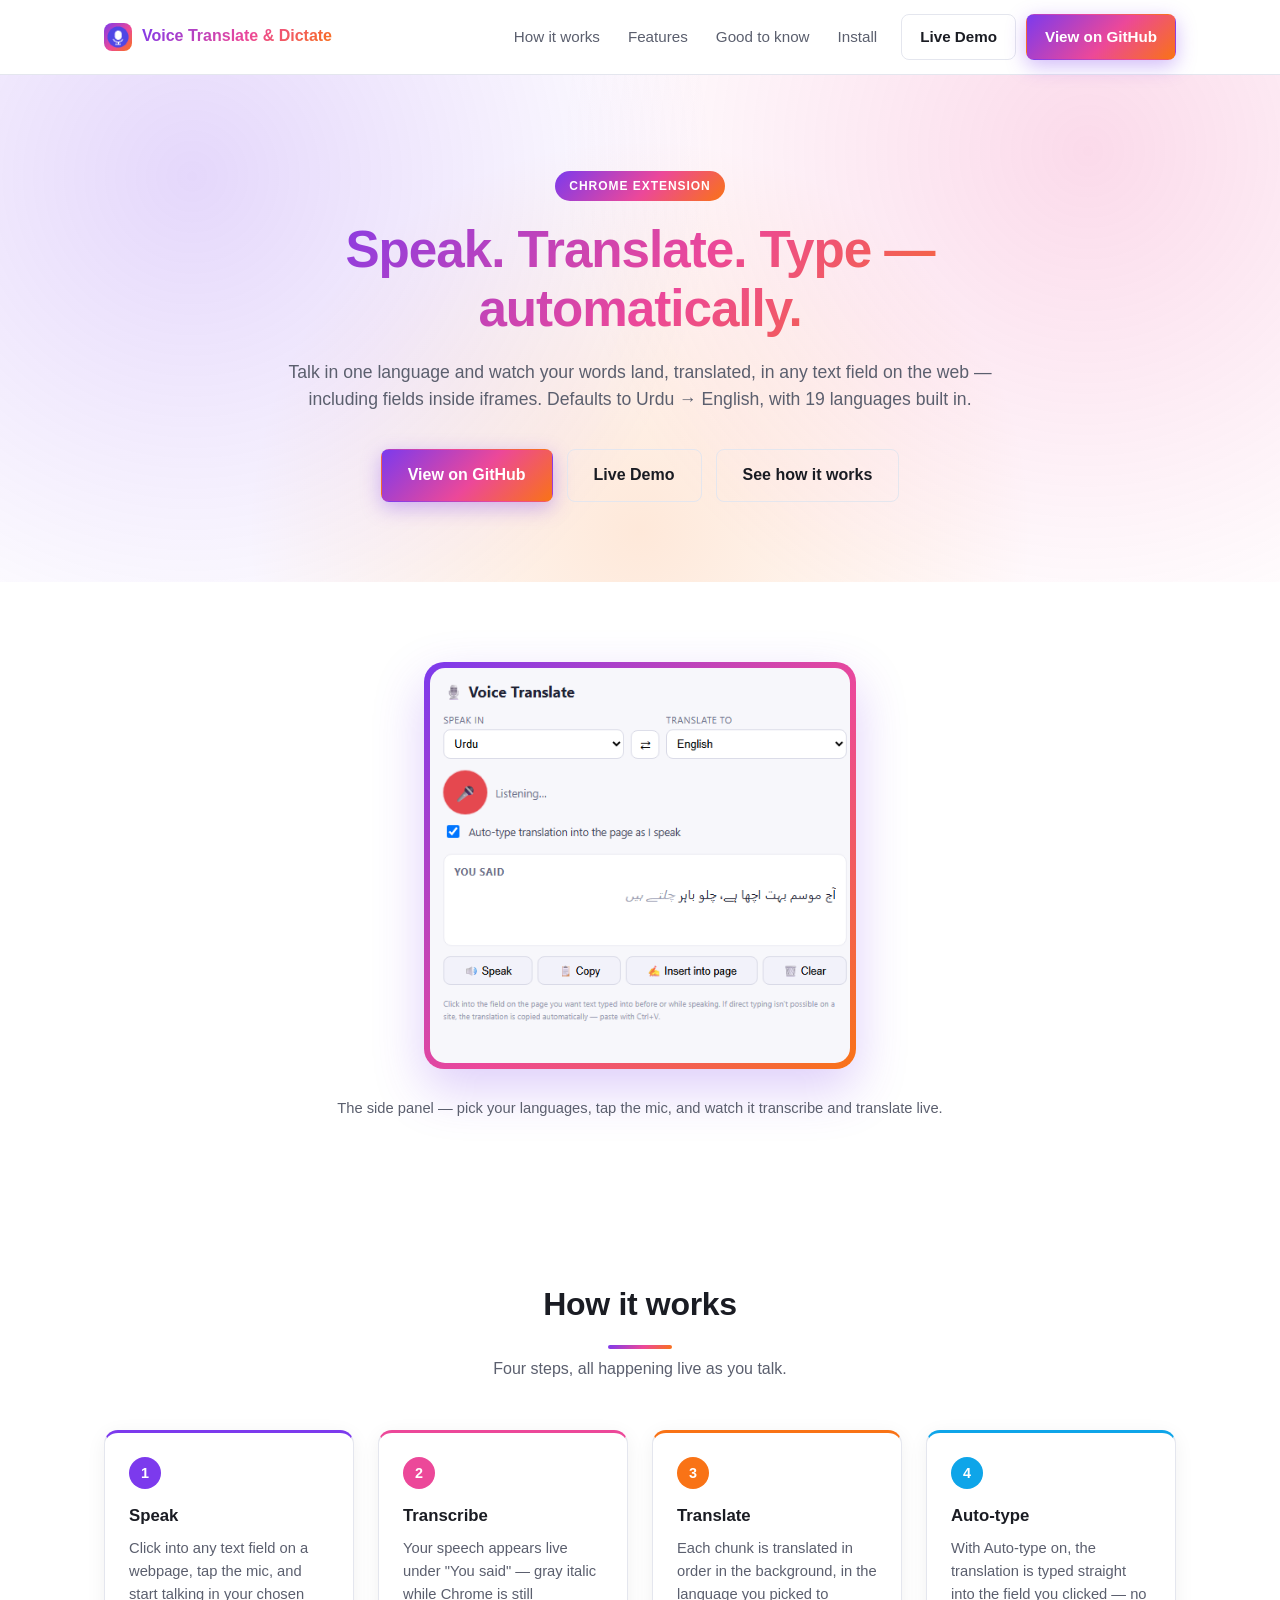
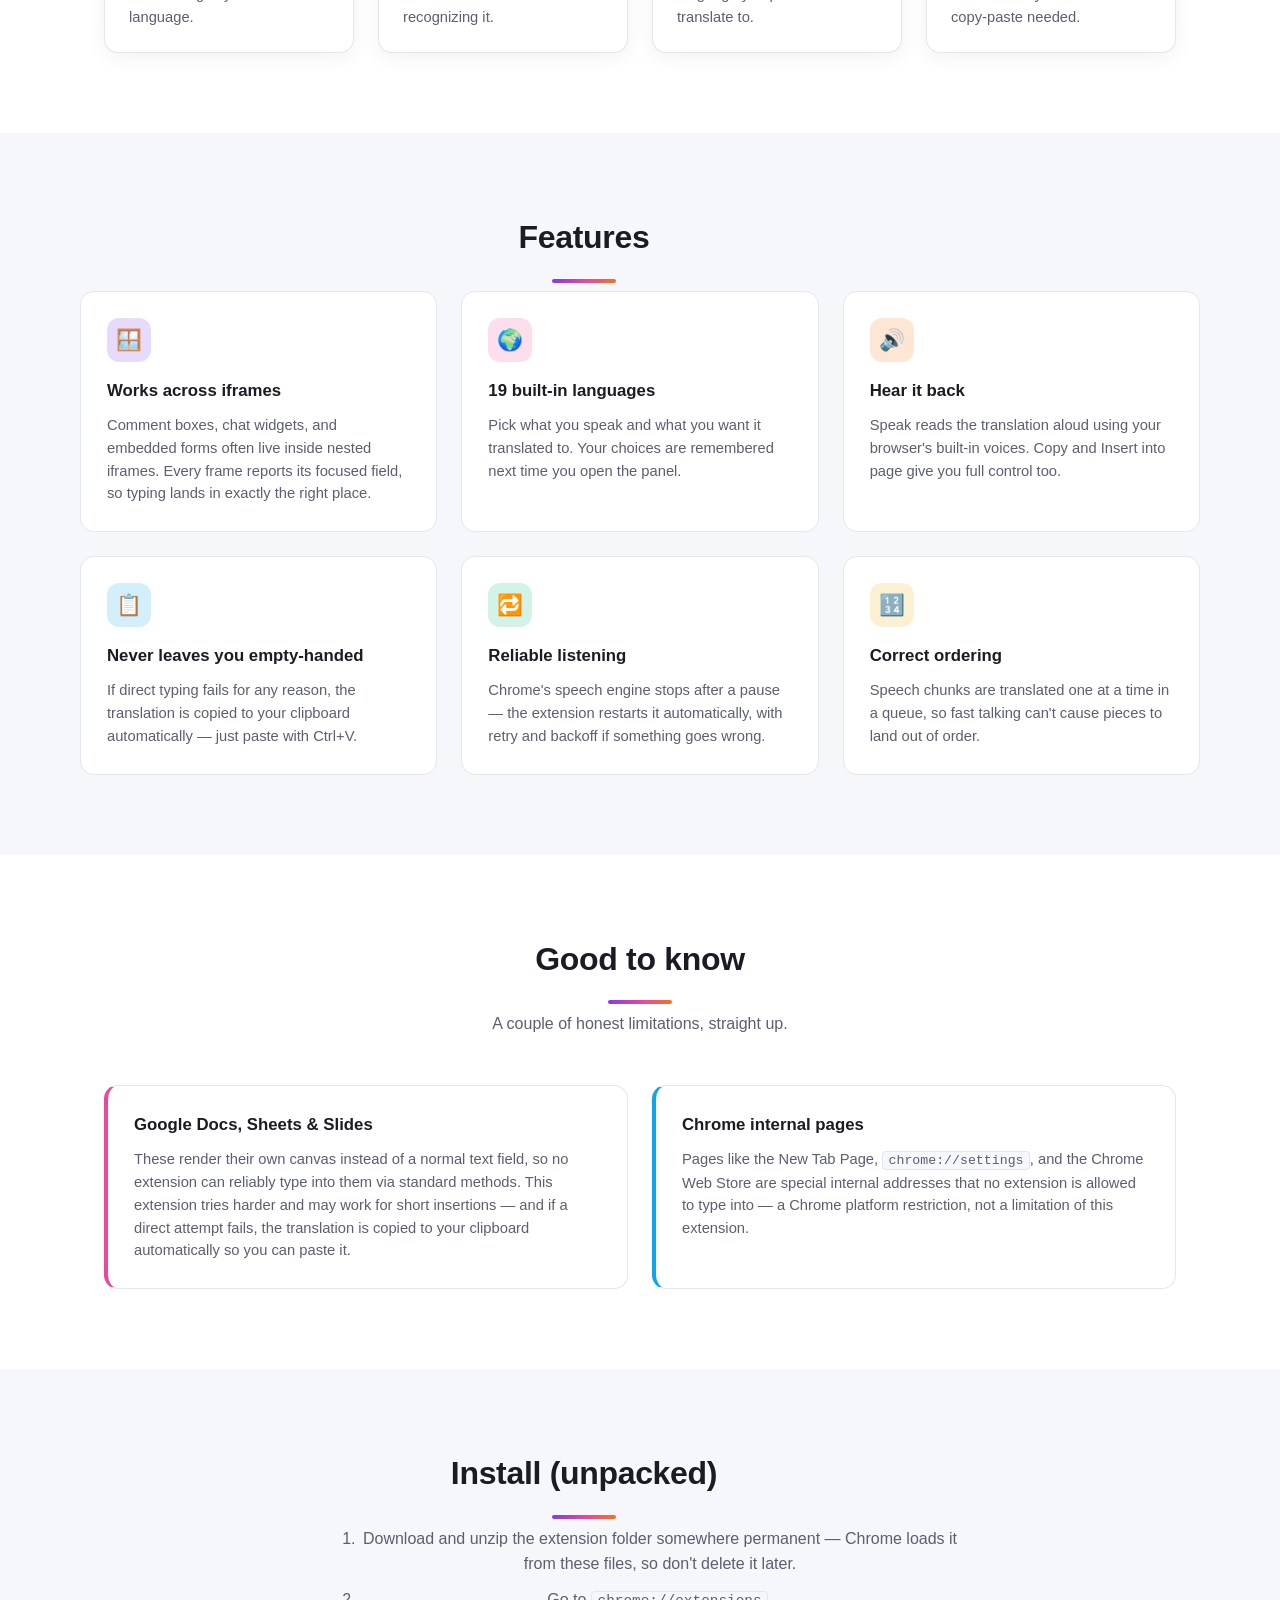
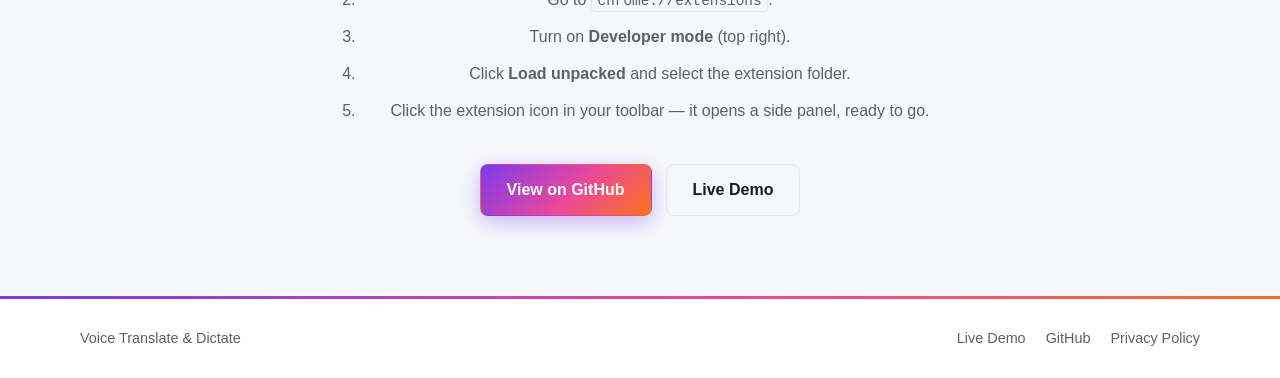
==== commit 05ddf067: "Add privacy policy page Needed for the Chrome Web Store's data-disclosure requirement, since the ext" ====
--- a/website/index.html
+++ b/website/index.html
@@ -24,8 +24,7 @@
     </nav>
     <div class="nav-ctas">
       <a class="btn btn-ghost nav-cta" href="https://shayan429.github.io/voice-translate-extension/" target="_blank" rel="noopener">Live Demo</a>
-      <a class="btn btn-ghost nav-cta" href="https://github.com/shayan429/voice-translate-extension" target="_blank" rel="noopener">View on GitHub</a>
-      <a class="btn btn-primary nav-cta" href="#install" data-install-btn data-compact>Install</a>
+      <a class="btn btn-primary nav-cta" href="https://github.com/shayan429/voice-translate-extension" target="_blank" rel="noopener">View on GitHub</a>
     </div>
     <button class="nav-toggle" id="navToggle" aria-label="Toggle menu" aria-expanded="false">
       <span></span><span></span><span></span>
@@ -44,11 +43,10 @@
         including fields inside iframes. Defaults to Urdu → English, with 19 languages built in.
       </p>
       <div class="hero-actions">
-        <a class="btn btn-primary btn-lg" href="#install" data-install-btn>Install Voice Translate</a>
-        <a class="btn btn-ghost btn-lg" href="https://github.com/shayan429/voice-translate-extension" target="_blank" rel="noopener">View on GitHub</a>
+        <a class="btn btn-primary btn-lg" href="https://github.com/shayan429/voice-translate-extension" target="_blank" rel="noopener">View on GitHub</a>
         <a class="btn btn-ghost btn-lg" href="https://shayan429.github.io/voice-translate-extension/" target="_blank" rel="noopener">Live Demo</a>
+        <a class="btn btn-ghost btn-lg" href="#how-it-works">See how it works</a>
       </div>
-      <p class="hero-note" data-install-note>Free and open-source.</p>
     </div>
   </section>
 
@@ -137,30 +135,18 @@
     </div>
   </section>
 
-  <section id="install" class="section section-alt install-section">
-    <div class="install-card">
-      <img src="icons/icon128.png" alt="" class="install-icon" width="64" height="64">
-      <h2>Install Voice Translate</h2>
-      <p class="install-subtitle">Add Voice Translate &amp; Dictate to your browser in seconds.</p>
-
-      <a class="btn btn-primary btn-xl" href="#install" data-install-btn>Install Voice Translate</a>
-      <p class="install-status-note" data-install-note></p>
-      <a class="btn btn-ghost btn-lg" href="#install" data-open-btn hidden>Open Voice Translate</a>
-
-      <details class="dev-install" data-dev-install>
-        <summary>Developer installation</summary>
-        <div class="dev-install-body">
-          <p>Not on the Chrome Web Store yet, or want the code straight from GitHub? Install it manually:</p>
-          <ol class="install-steps">
-            <li>Click <strong>Download zip</strong> below, then unzip the folder somewhere permanent — Chrome loads it from these files, so don't delete it later.</li>
-            <li>Go to <code>chrome://extensions</code>.</li>
-            <li>Turn on <strong>Developer mode</strong> (top right).</li>
-            <li>Click <strong>Load unpacked</strong> and select the unzipped folder.</li>
-            <li>Click the extension icon in your toolbar — it opens a side panel, ready to go.</li>
-          </ol>
-          <a class="btn btn-ghost" href="https://github.com/shayan429/voice-translate-extension/archive/refs/heads/main.zip" target="_blank" rel="noopener">Download zip</a>
-        </div>
-      </details>
+  <section id="install" class="section section-alt">
+    <h2>Install (unpacked)</h2>
+    <ol class="install-steps">
+      <li>Download and unzip the extension folder somewhere permanent — Chrome loads it from these files, so don't delete it later.</li>
+      <li>Go to <code>chrome://extensions</code>.</li>
+      <li>Turn on <strong>Developer mode</strong> (top right).</li>
+      <li>Click <strong>Load unpacked</strong> and select the extension folder.</li>
+      <li>Click the extension icon in your toolbar — it opens a side panel, ready to go.</li>
+    </ol>
+    <div class="install-actions">
+      <a class="btn btn-primary btn-lg" href="https://github.com/shayan429/voice-translate-extension" target="_blank" rel="noopener">View on GitHub</a>
+      <a class="btn btn-ghost btn-lg" href="https://shayan429.github.io/voice-translate-extension/" target="_blank" rel="noopener">Live Demo</a>
     </div>
   </section>
 
@@ -170,9 +156,9 @@
   <div class="footer-inner">
     <span>Voice Translate &amp; Dictate</span>
     <div class="footer-links">
-      <a href="#install">Install</a>
       <a href="https://shayan429.github.io/voice-translate-extension/" target="_blank" rel="noopener">Live Demo</a>
       <a href="https://github.com/shayan429/voice-translate-extension" target="_blank" rel="noopener">GitHub</a>
+      <a href="privacy.html">Privacy Policy</a>
     </div>
   </div>
 </footer>
--- a/website/styles.css
+++ b/website/styles.css
@@ -42,8 +42,6 @@
 
 * { box-sizing: border-box; }
 
-[hidden] { display: none !important; }
-
 html { scroll-behavior: smooth; }
 
 body {
@@ -180,31 +178,6 @@
 
 .btn-lg { padding: 13px 26px; font-size: 1rem; }
 
-.btn-xl {
-  padding: 17px 36px;
-  font-size: 1.1rem;
-  border-radius: 10px;
-}
-
-.btn-disabled {
-  background: var(--bg-alt);
-  border-color: var(--border);
-  color: var(--text-muted);
-  box-shadow: none;
-  cursor: not-allowed;
-  pointer-events: none;
-}
-
-.btn-installed {
-  background: var(--c5);
-  color: #ffffff;
-  box-shadow: 0 6px 20px rgba(16, 185, 129, 0.35);
-  cursor: default;
-  pointer-events: none;
-}
-
-.btn-installed:hover { transform: none; box-shadow: 0 6px 20px rgba(16, 185, 129, 0.35); }
-
 /* Hero */
 .hero {
   padding: 96px 24px 80px;
@@ -251,12 +224,6 @@
   flex-wrap: wrap;
 }
 
-.hero-note {
-  margin: 22px 0 0;
-  font-size: 0.85rem;
-  color: var(--text-muted);
-}
-
 /* Screenshot */
 .screenshot-section {
   padding-top: 0;
@@ -434,83 +401,35 @@
 /* Install */
 .install-steps {
   max-width: 640px;
-  margin: 0 auto 24px;
+  margin: 0 auto 40px;
   color: var(--text-muted);
   font-size: 1rem;
-  text-align: left;
 }
 
 .install-steps li { margin-bottom: 12px; }
 
 #install { text-align: center; }
 
-.install-section { padding-top: 80px; padding-bottom: 80px; }
-
-.install-card {
-  max-width: 560px;
-  margin: 0 auto;
-  display: flex;
-  flex-direction: column;
-  align-items: center;
-}
-
-.install-icon {
-  width: 64px;
-  height: 64px;
-  border-radius: 16px;
-  margin-bottom: 20px;
-  box-shadow: var(--shadow);
-}
-
-.install-card h2 { margin: 0 0 8px; }
-.install-card h2::after { margin: 16px auto 0; }
-
-.install-subtitle {
-  color: var(--text-muted);
-  font-size: 1.05rem;
-  margin: 0 0 32px;
-}
-
-.install-status-note {
-  min-height: 1.2em;
-  margin: 14px 0 0;
-  font-size: 0.85rem;
-  color: var(--text-muted);
-}
-
-[data-open-btn] { margin-top: 14px; }
-
-.dev-install {
-  margin-top: 36px;
-  width: 100%;
-}
-
-.dev-install summary {
-  cursor: pointer;
-  color: var(--text-muted);
-  font-size: 0.9rem;
-  text-decoration: underline;
-  text-underline-offset: 3px;
-  list-style: none;
-}
-
-.dev-install summary::-webkit-details-marker { display: none; }
-.dev-install summary:hover { color: var(--text); }
-
-.dev-install-body {
-  margin-top: 20px;
-  padding: 24px;
-  background: var(--card-bg);
-  border: 1px solid var(--border);
-  border-radius: 14px;
-  text-align: left;
-}
-
-.dev-install-body > p:first-child {
-  margin-top: 0;
-  color: var(--text-muted);
-  font-size: 0.92rem;
-}
+.install-actions {
+  display: flex;
+  gap: 14px;
+  justify-content: center;
+  flex-wrap: wrap;
+}
+
+/* Legal pages */
+.legal { max-width: 760px; }
+.legal h2 { text-align: left; }
+.legal h2::after { margin: 16px 0 0; }
+.legal .section-sub { text-align: left; margin-bottom: 40px; }
+
+.legal-body { color: var(--text-muted); font-size: 1rem; }
+.legal-body h3 { color: var(--text); margin: 32px 0 12px; font-size: 1.1rem; }
+.legal-body h3:first-child { margin-top: 0; }
+.legal-body p { margin: 0 0 16px; }
+.legal-body ul { margin: 0 0 16px; padding-left: 22px; }
+.legal-body li { margin-bottom: 8px; }
+.legal-body a { color: var(--accent); }
 
 /* Footer */
 .footer {
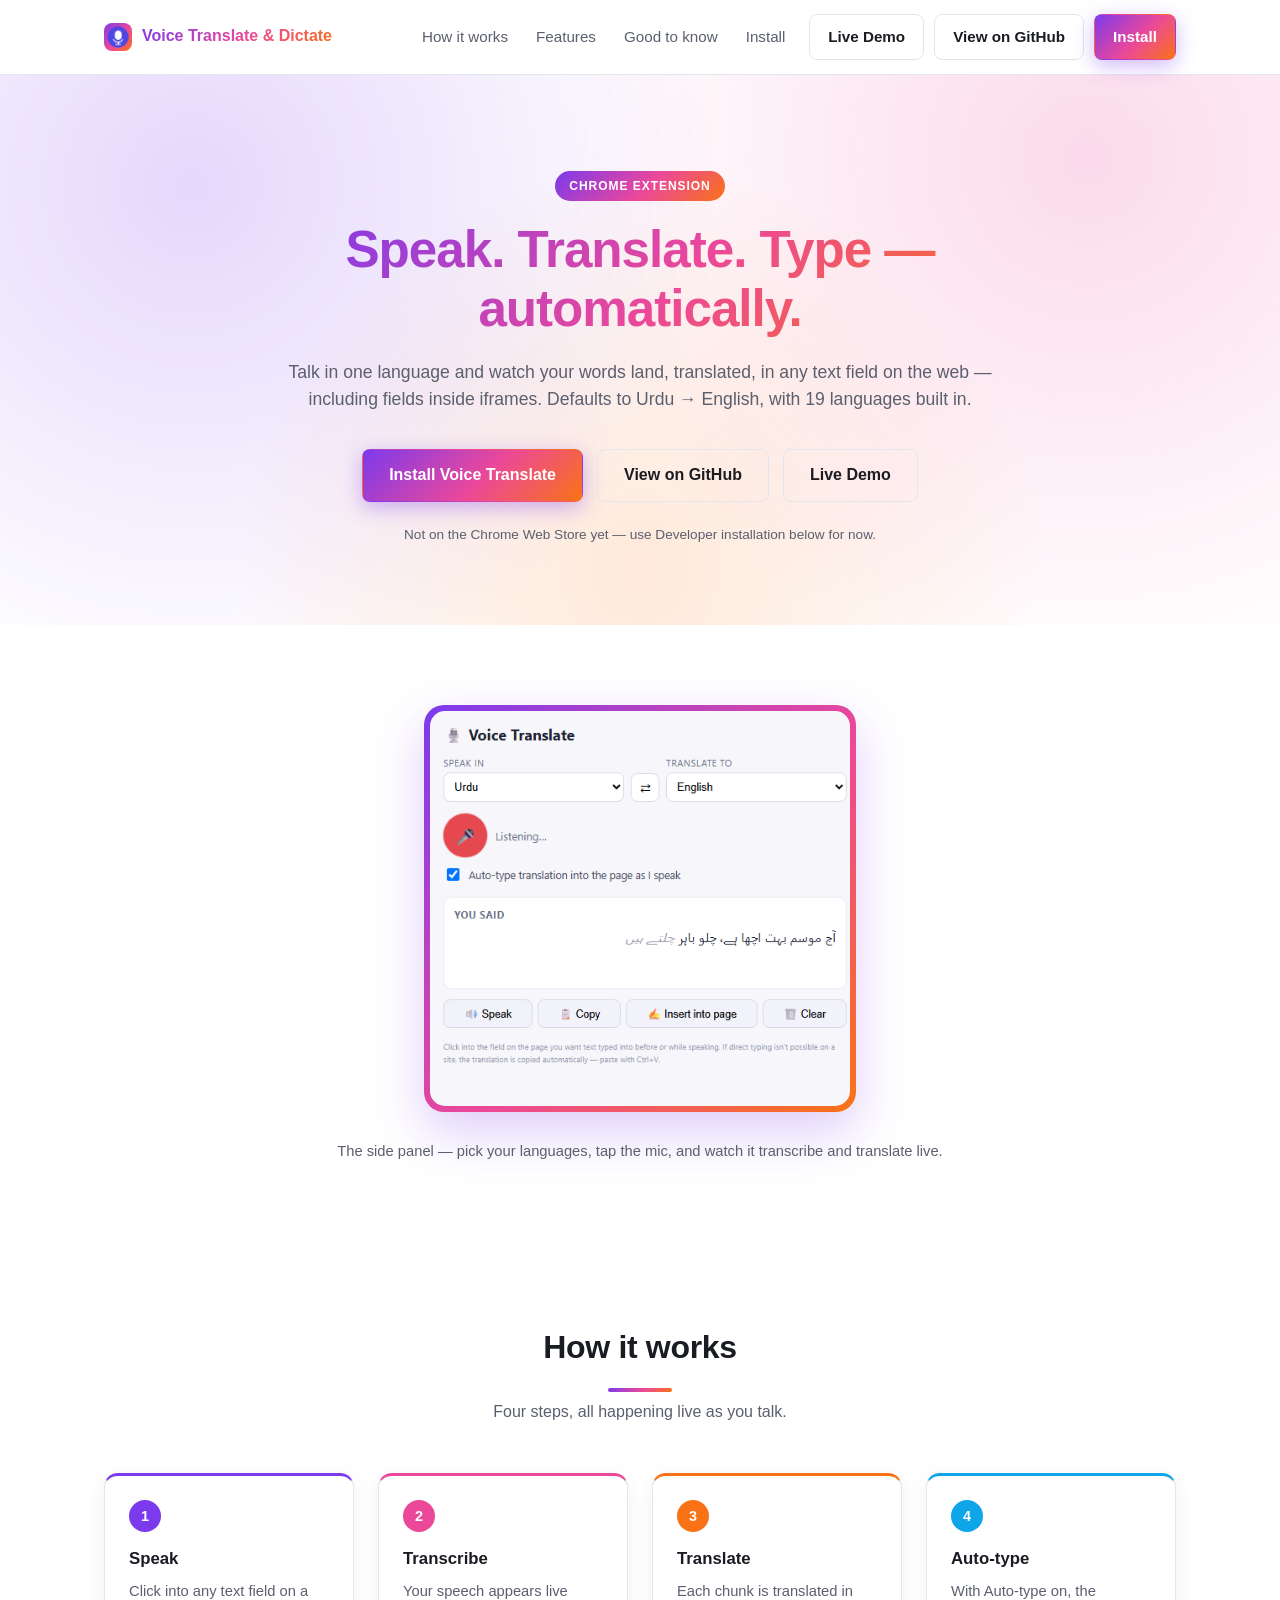
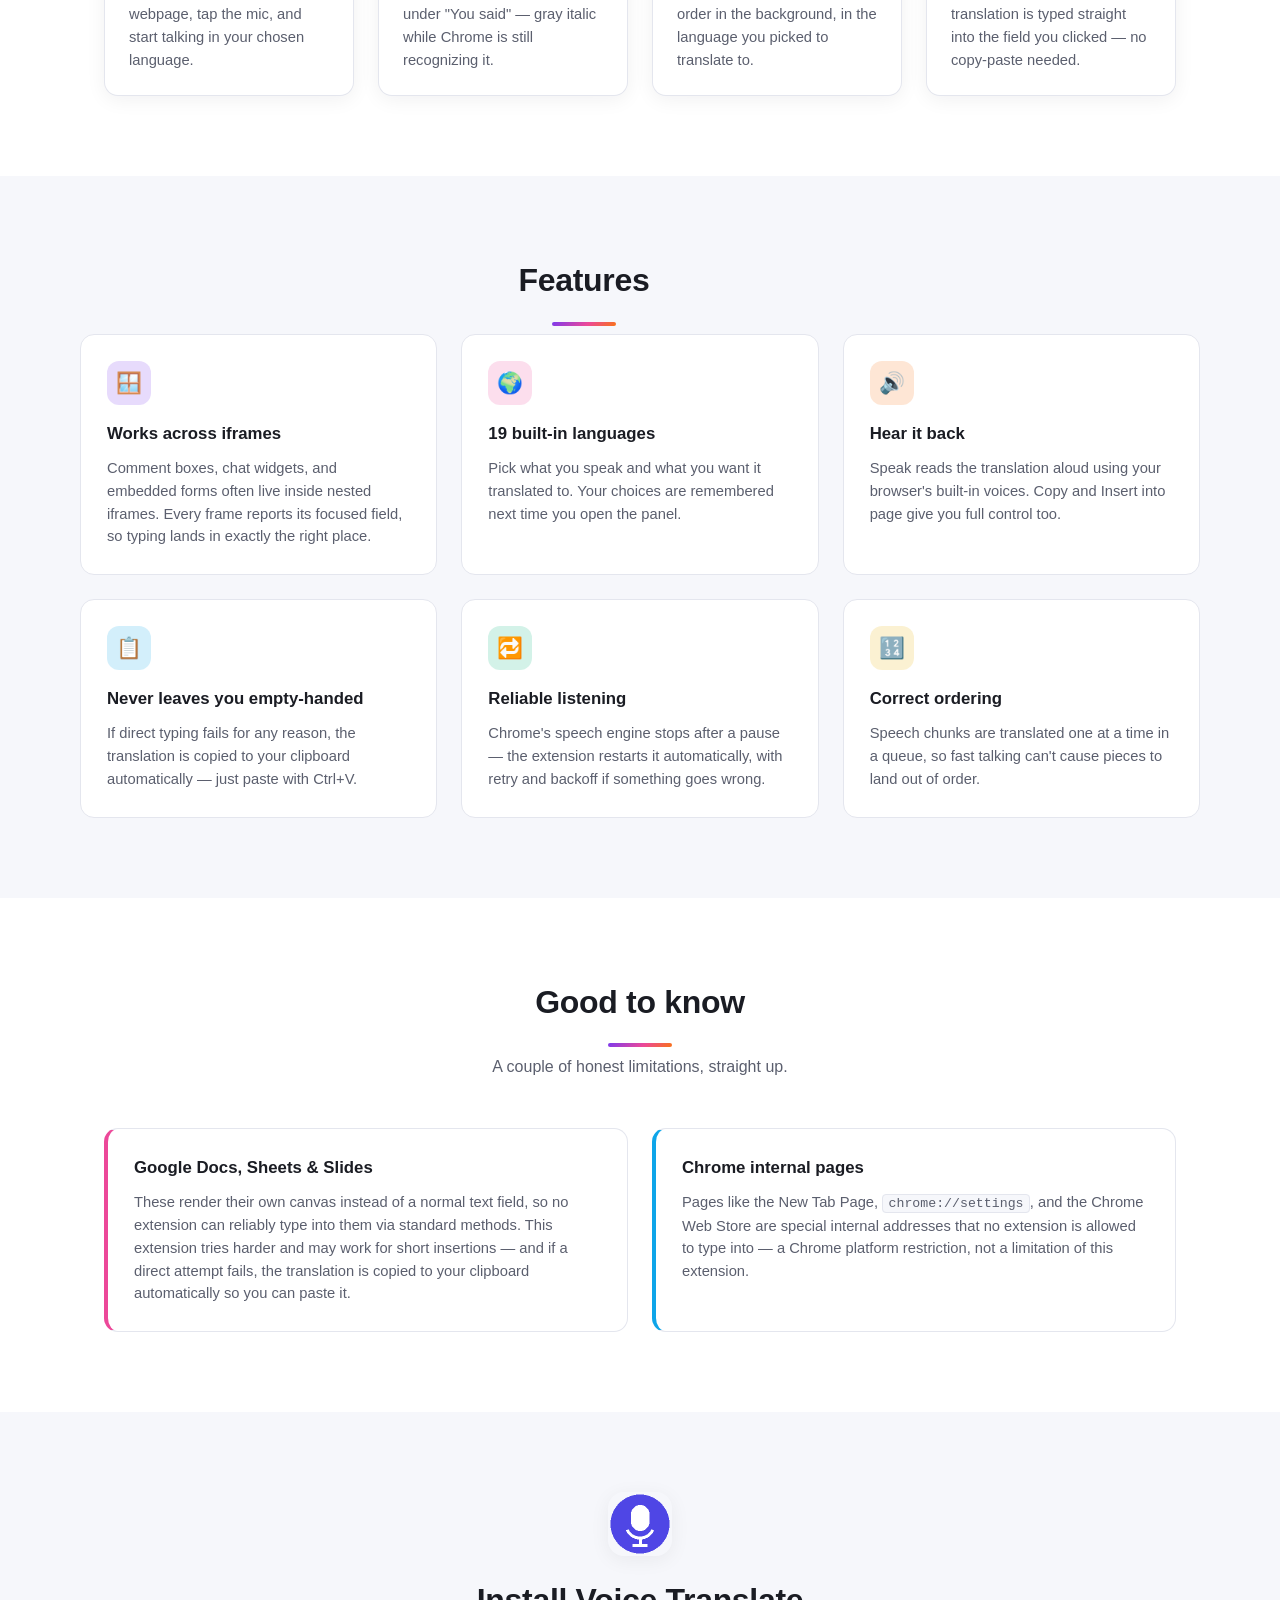
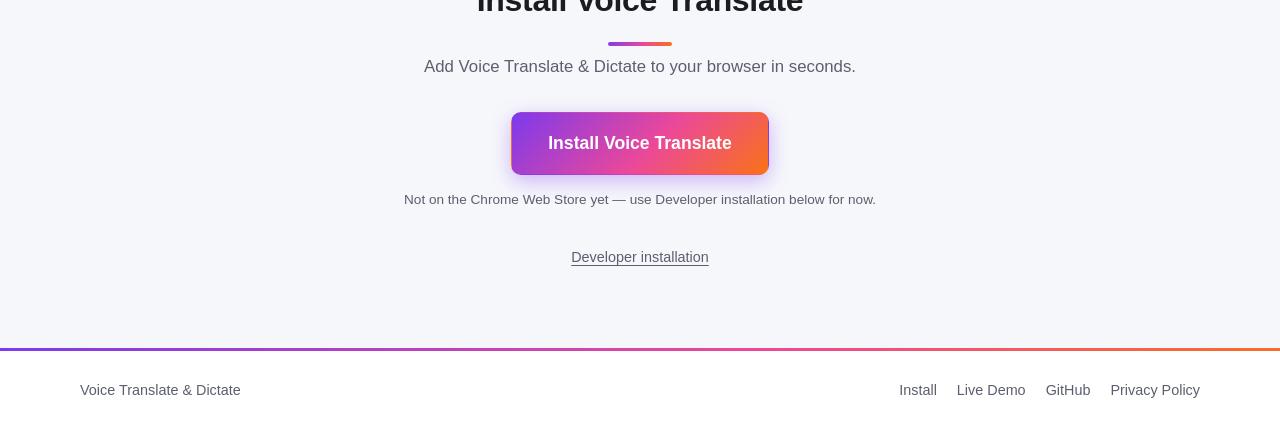
==== commit 9e6d3189: "Merge pull request #3 from shayan429/add-download-button" ====
--- a/website/index.html
+++ b/website/index.html
@@ -24,7 +24,8 @@
     </nav>
     <div class="nav-ctas">
       <a class="btn btn-ghost nav-cta" href="https://shayan429.github.io/voice-translate-extension/" target="_blank" rel="noopener">Live Demo</a>
-      <a class="btn btn-primary nav-cta" href="https://github.com/shayan429/voice-translate-extension" target="_blank" rel="noopener">View on GitHub</a>
+      <a class="btn btn-ghost nav-cta" href="https://github.com/shayan429/voice-translate-extension" target="_blank" rel="noopener">View on GitHub</a>
+      <a class="btn btn-primary nav-cta" href="#install" data-install-btn data-compact>Install</a>
     </div>
     <button class="nav-toggle" id="navToggle" aria-label="Toggle menu" aria-expanded="false">
       <span></span><span></span><span></span>
@@ -43,10 +44,11 @@
         including fields inside iframes. Defaults to Urdu → English, with 19 languages built in.
       </p>
       <div class="hero-actions">
-        <a class="btn btn-primary btn-lg" href="https://github.com/shayan429/voice-translate-extension" target="_blank" rel="noopener">View on GitHub</a>
+        <a class="btn btn-primary btn-lg" href="#install" data-install-btn>Install Voice Translate</a>
+        <a class="btn btn-ghost btn-lg" href="https://github.com/shayan429/voice-translate-extension" target="_blank" rel="noopener">View on GitHub</a>
         <a class="btn btn-ghost btn-lg" href="https://shayan429.github.io/voice-translate-extension/" target="_blank" rel="noopener">Live Demo</a>
-        <a class="btn btn-ghost btn-lg" href="#how-it-works">See how it works</a>
       </div>
+      <p class="hero-note" data-install-note>Free and open-source.</p>
     </div>
   </section>
 
@@ -135,18 +137,30 @@
     </div>
   </section>
 
-  <section id="install" class="section section-alt">
-    <h2>Install (unpacked)</h2>
-    <ol class="install-steps">
-      <li>Download and unzip the extension folder somewhere permanent — Chrome loads it from these files, so don't delete it later.</li>
-      <li>Go to <code>chrome://extensions</code>.</li>
-      <li>Turn on <strong>Developer mode</strong> (top right).</li>
-      <li>Click <strong>Load unpacked</strong> and select the extension folder.</li>
-      <li>Click the extension icon in your toolbar — it opens a side panel, ready to go.</li>
-    </ol>
-    <div class="install-actions">
-      <a class="btn btn-primary btn-lg" href="https://github.com/shayan429/voice-translate-extension" target="_blank" rel="noopener">View on GitHub</a>
-      <a class="btn btn-ghost btn-lg" href="https://shayan429.github.io/voice-translate-extension/" target="_blank" rel="noopener">Live Demo</a>
+  <section id="install" class="section section-alt install-section">
+    <div class="install-card">
+      <img src="icons/icon128.png" alt="" class="install-icon" width="64" height="64">
+      <h2>Install Voice Translate</h2>
+      <p class="install-subtitle">Add Voice Translate &amp; Dictate to your browser in seconds.</p>
+
+      <a class="btn btn-primary btn-xl" href="#install" data-install-btn>Install Voice Translate</a>
+      <p class="install-status-note" data-install-note></p>
+      <a class="btn btn-ghost btn-lg" href="#install" data-open-btn hidden>Open Voice Translate</a>
+
+      <details class="dev-install" data-dev-install>
+        <summary>Developer installation</summary>
+        <div class="dev-install-body">
+          <p>Not on the Chrome Web Store yet, or want the code straight from GitHub? Install it manually:</p>
+          <ol class="install-steps">
+            <li>Click <strong>Download zip</strong> below, then unzip the folder somewhere permanent — Chrome loads it from these files, so don't delete it later.</li>
+            <li>Go to <code>chrome://extensions</code>.</li>
+            <li>Turn on <strong>Developer mode</strong> (top right).</li>
+            <li>Click <strong>Load unpacked</strong> and select the unzipped folder.</li>
+            <li>Click the extension icon in your toolbar — it opens a side panel, ready to go.</li>
+          </ol>
+          <a class="btn btn-ghost" href="https://github.com/shayan429/voice-translate-extension/archive/refs/heads/main.zip" target="_blank" rel="noopener">Download zip</a>
+        </div>
+      </details>
     </div>
   </section>
 
@@ -156,6 +170,7 @@
   <div class="footer-inner">
     <span>Voice Translate &amp; Dictate</span>
     <div class="footer-links">
+      <a href="#install">Install</a>
       <a href="https://shayan429.github.io/voice-translate-extension/" target="_blank" rel="noopener">Live Demo</a>
       <a href="https://github.com/shayan429/voice-translate-extension" target="_blank" rel="noopener">GitHub</a>
       <a href="privacy.html">Privacy Policy</a>
--- a/website/styles.css
+++ b/website/styles.css
@@ -42,6 +42,8 @@
 
 * { box-sizing: border-box; }
 
+[hidden] { display: none !important; }
+
 html { scroll-behavior: smooth; }
 
 body {
@@ -178,6 +180,31 @@
 
 .btn-lg { padding: 13px 26px; font-size: 1rem; }
 
+.btn-xl {
+  padding: 17px 36px;
+  font-size: 1.1rem;
+  border-radius: 10px;
+}
+
+.btn-disabled {
+  background: var(--bg-alt);
+  border-color: var(--border);
+  color: var(--text-muted);
+  box-shadow: none;
+  cursor: not-allowed;
+  pointer-events: none;
+}
+
+.btn-installed {
+  background: var(--c5);
+  color: #ffffff;
+  box-shadow: 0 6px 20px rgba(16, 185, 129, 0.35);
+  cursor: default;
+  pointer-events: none;
+}
+
+.btn-installed:hover { transform: none; box-shadow: 0 6px 20px rgba(16, 185, 129, 0.35); }
+
 /* Hero */
 .hero {
   padding: 96px 24px 80px;
@@ -224,6 +251,12 @@
   flex-wrap: wrap;
 }
 
+.hero-note {
+  margin: 22px 0 0;
+  font-size: 0.85rem;
+  color: var(--text-muted);
+}
+
 /* Screenshot */
 .screenshot-section {
   padding-top: 0;
@@ -401,20 +434,82 @@
 /* Install */
 .install-steps {
   max-width: 640px;
-  margin: 0 auto 40px;
+  margin: 0 auto 24px;
   color: var(--text-muted);
   font-size: 1rem;
+  text-align: left;
 }
 
 .install-steps li { margin-bottom: 12px; }
 
 #install { text-align: center; }
 
-.install-actions {
-  display: flex;
-  gap: 14px;
-  justify-content: center;
-  flex-wrap: wrap;
+.install-section { padding-top: 80px; padding-bottom: 80px; }
+
+.install-card {
+  max-width: 560px;
+  margin: 0 auto;
+  display: flex;
+  flex-direction: column;
+  align-items: center;
+}
+
+.install-icon {
+  width: 64px;
+  height: 64px;
+  border-radius: 16px;
+  margin-bottom: 20px;
+  box-shadow: var(--shadow);
+}
+
+.install-card h2 { margin: 0 0 8px; }
+.install-card h2::after { margin: 16px auto 0; }
+
+.install-subtitle {
+  color: var(--text-muted);
+  font-size: 1.05rem;
+  margin: 0 0 32px;
+}
+
+.install-status-note {
+  min-height: 1.2em;
+  margin: 14px 0 0;
+  font-size: 0.85rem;
+  color: var(--text-muted);
+}
+
+[data-open-btn] { margin-top: 14px; }
+
+.dev-install {
+  margin-top: 36px;
+  width: 100%;
+}
+
+.dev-install summary {
+  cursor: pointer;
+  color: var(--text-muted);
+  font-size: 0.9rem;
+  text-decoration: underline;
+  text-underline-offset: 3px;
+  list-style: none;
+}
+
+.dev-install summary::-webkit-details-marker { display: none; }
+.dev-install summary:hover { color: var(--text); }
+
+.dev-install-body {
+  margin-top: 20px;
+  padding: 24px;
+  background: var(--card-bg);
+  border: 1px solid var(--border);
+  border-radius: 14px;
+  text-align: left;
+}
+
+.dev-install-body > p:first-child {
+  margin-top: 0;
+  color: var(--text-muted);
+  font-size: 0.92rem;
 }
 
 /* Legal pages */
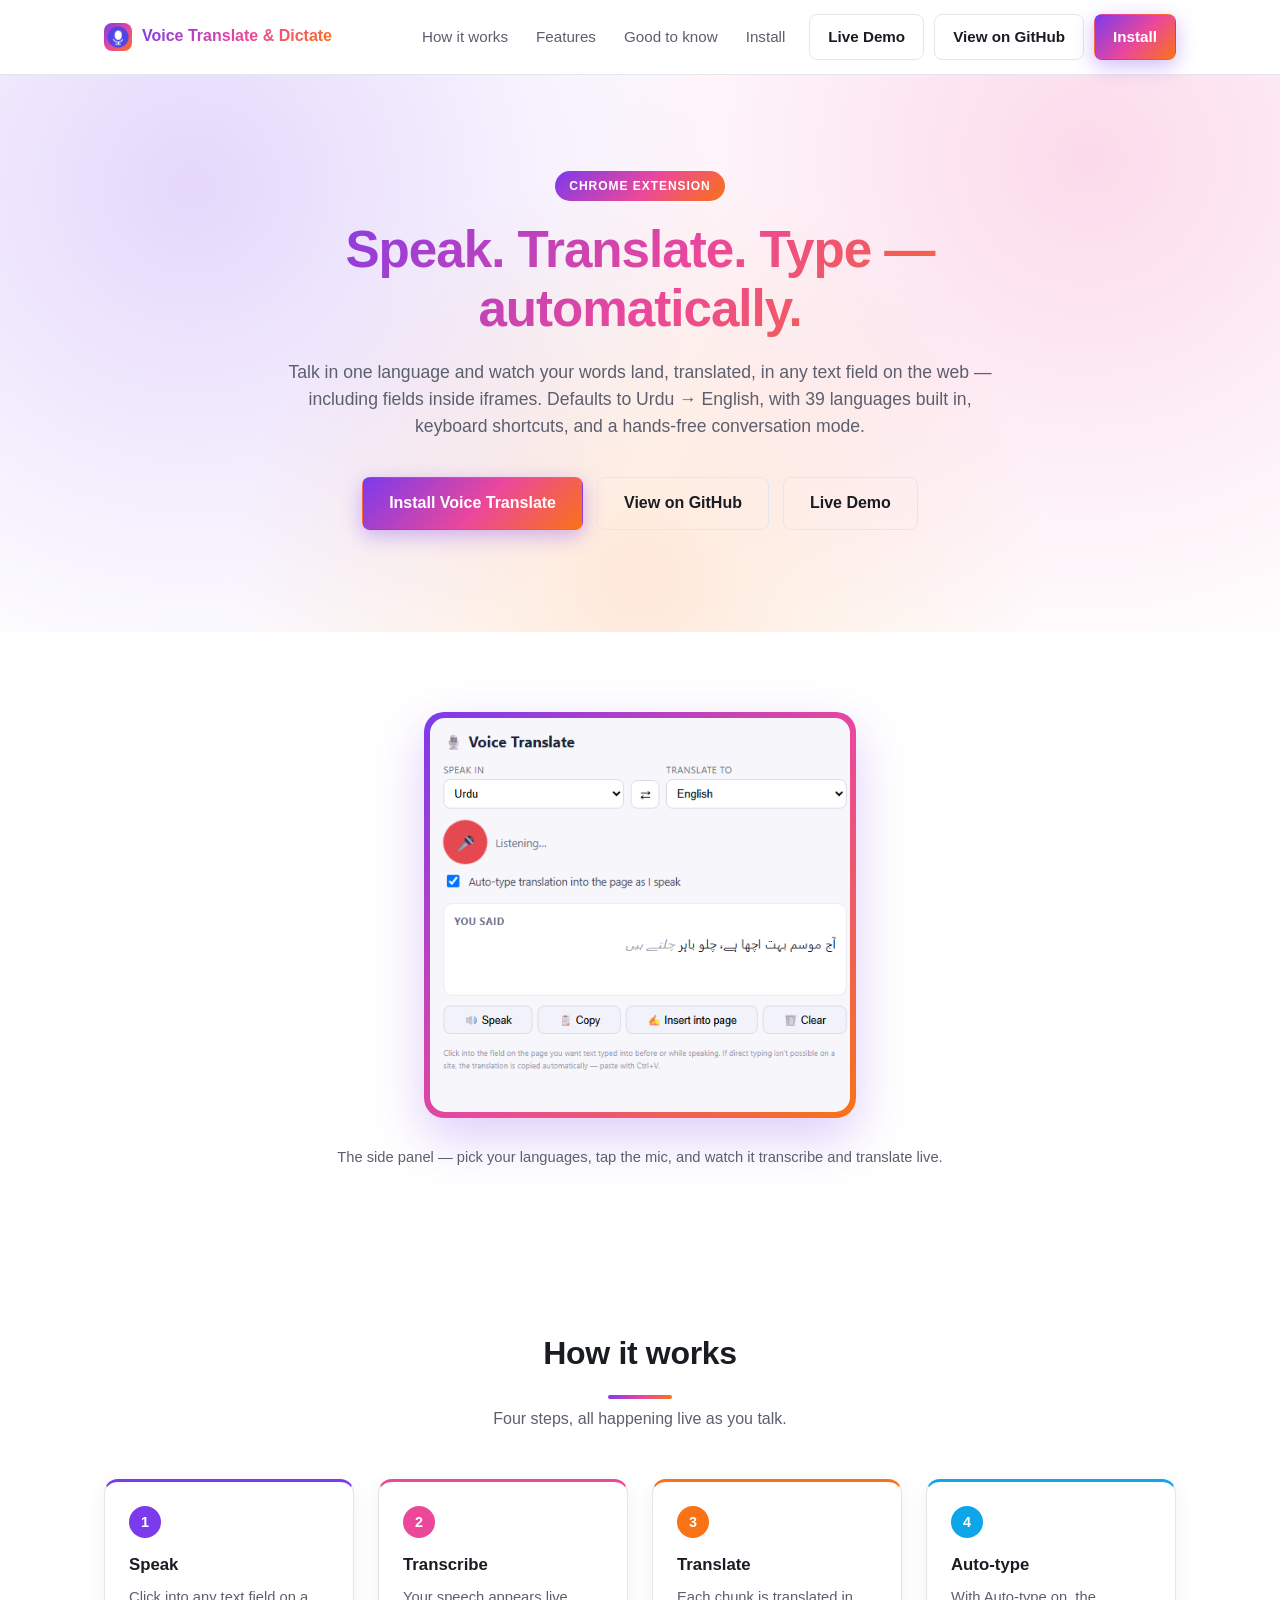
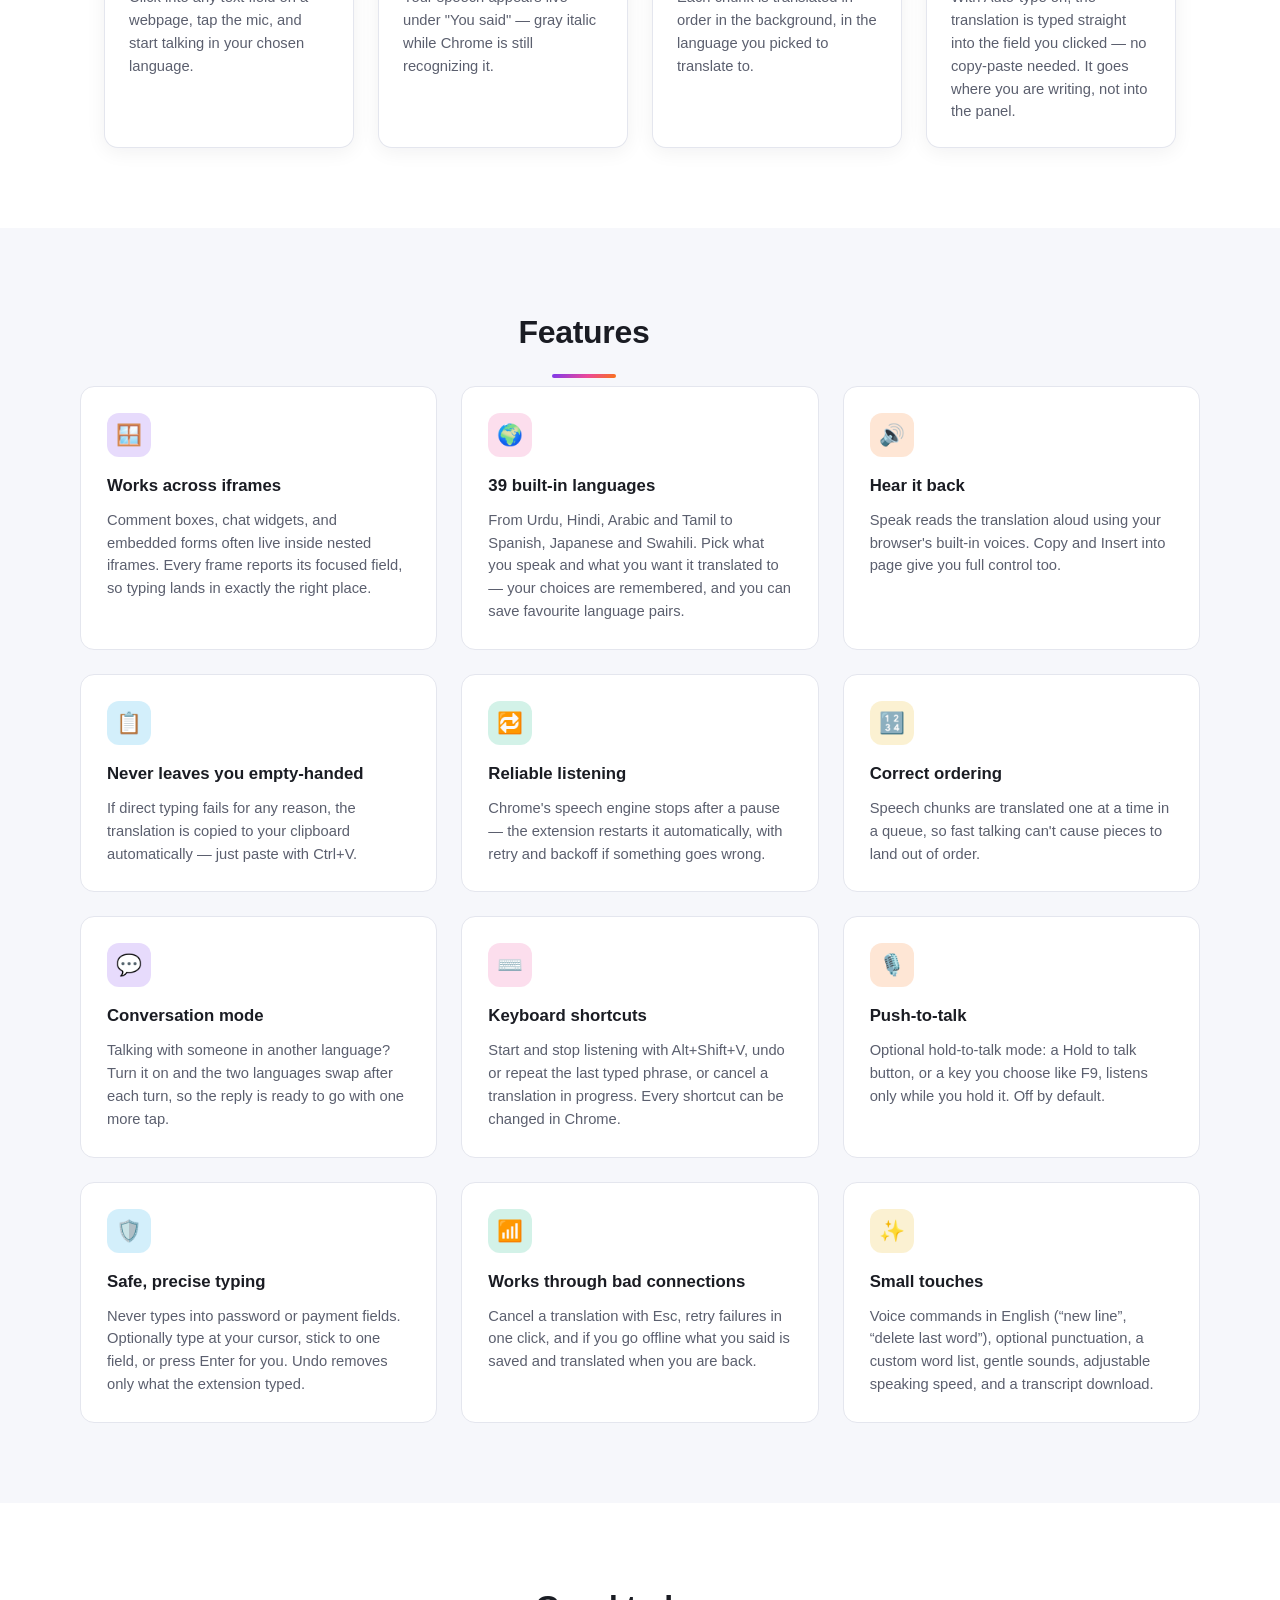
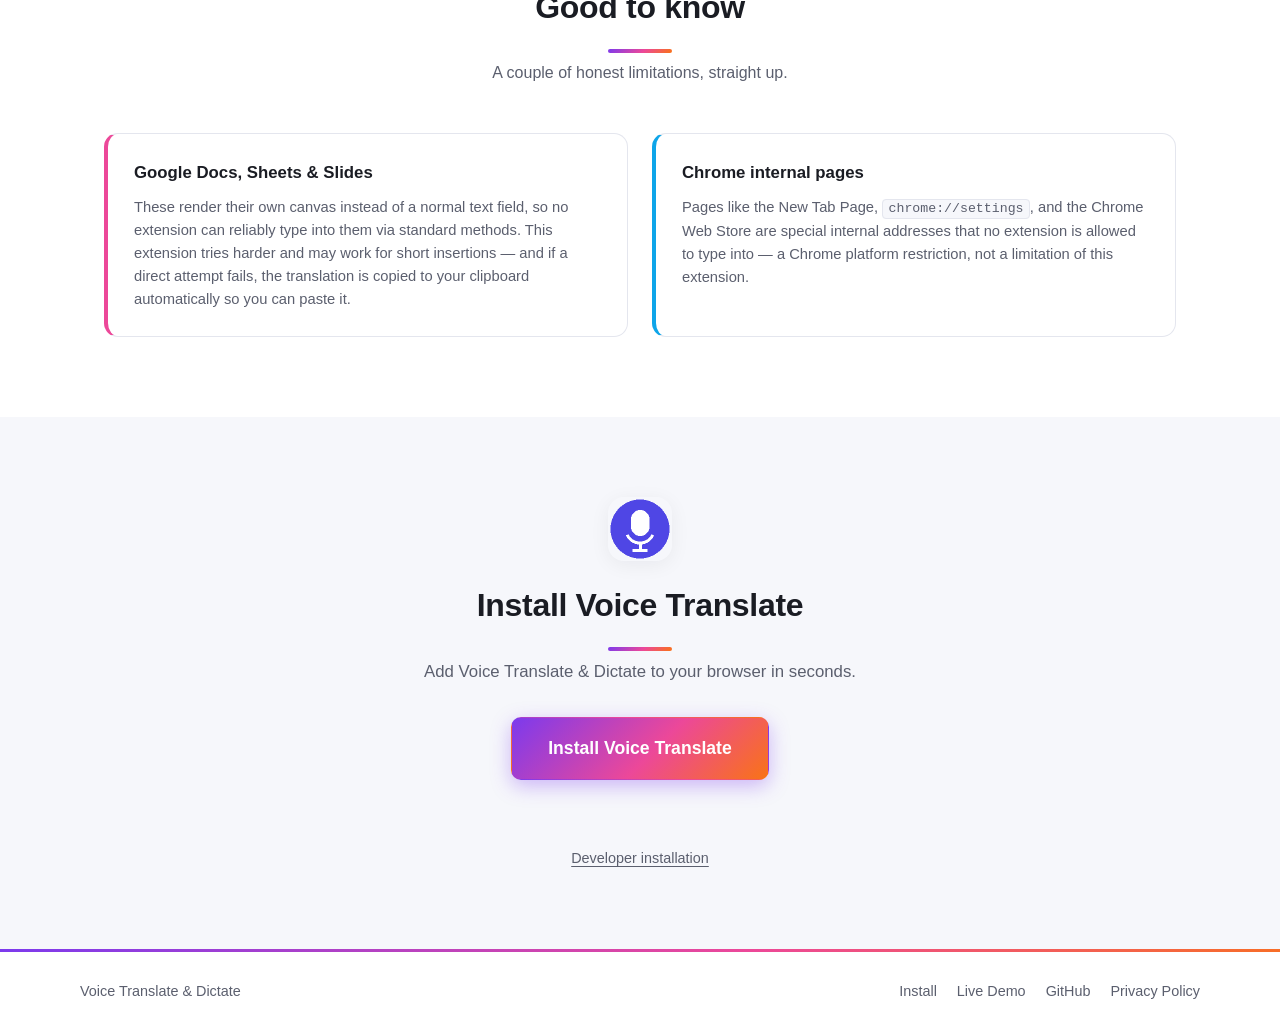
==== commit 387be633: "Release 1.3.0: update website, privacy policy and README - Bump version to 1.3.0 - Website: 39 langu" ====
--- a/website/index.html
+++ b/website/index.html
@@ -4,7 +4,7 @@
 <meta charset="UTF-8">
 <meta name="viewport" content="width=device-width, initial-scale=1.0">
 <title>Voice Translate & Dictate — Speak, Translate, Type Automatically</title>
-<meta name="description" content="Speak in one language, see it transcribed live, get an instant translation, hear it spoken back, and have it typed automatically into any webpage.">
+<meta name="description" content="Speak in one language, see it transcribed live, get an instant translation across 39 languages, hear it spoken back, and have it typed automatically into any webpage.">
 <link rel="icon" href="icons/icon48.png">
 <link rel="stylesheet" href="styles.css">
 </head>
@@ -41,7 +41,7 @@
       <h1>Speak. Translate. Type — automatically.</h1>
       <p class="hero-sub">
         Talk in one language and watch your words land, translated, in any text field on the web —
-        including fields inside iframes. Defaults to Urdu → English, with 19 languages built in.
+        including fields inside iframes. Defaults to Urdu → English, with 39 languages built in, keyboard shortcuts, and a hands-free conversation mode.
       </p>
       <div class="hero-actions">
         <a class="btn btn-primary btn-lg" href="#install" data-install-btn>Install Voice Translate</a>
@@ -81,7 +81,7 @@
       <div class="step">
         <div class="step-num">4</div>
         <h3>Auto-type</h3>
-        <p>With Auto-type on, the translation is typed straight into the field you clicked — no copy-paste needed.</p>
+        <p>With Auto-type on, the translation is typed straight into the field you clicked — no copy-paste needed. It goes where you are writing, not into the panel.</p>
       </div>
     </div>
   </section>
@@ -96,8 +96,8 @@
       </div>
       <div class="feature">
         <div class="feature-icon">🌍</div>
-        <h3>19 built-in languages</h3>
-        <p>Pick what you speak and what you want it translated to. Your choices are remembered next time you open the panel.</p>
+        <h3>39 built-in languages</h3>
+        <p>From Urdu, Hindi, Arabic and Tamil to Spanish, Japanese and Swahili. Pick what you speak and what you want it translated to — your choices are remembered, and you can save favourite language pairs.</p>
       </div>
       <div class="feature">
         <div class="feature-icon">🔊</div>
@@ -118,6 +118,36 @@
         <div class="feature-icon">🔢</div>
         <h3>Correct ordering</h3>
         <p>Speech chunks are translated one at a time in a queue, so fast talking can't cause pieces to land out of order.</p>
+      </div>
+      <div class="feature">
+        <div class="feature-icon">💬</div>
+        <h3>Conversation mode</h3>
+        <p>Talking with someone in another language? Turn it on and the two languages swap after each turn, so the reply is ready to go with one more tap.</p>
+      </div>
+      <div class="feature">
+        <div class="feature-icon">⌨️</div>
+        <h3>Keyboard shortcuts</h3>
+        <p>Start and stop listening with Alt+Shift+V, undo or repeat the last typed phrase, or cancel a translation in progress. Every shortcut can be changed in Chrome.</p>
+      </div>
+      <div class="feature">
+        <div class="feature-icon">🎙️</div>
+        <h3>Push-to-talk</h3>
+        <p>Optional hold-to-talk mode: a Hold to talk button, or a key you choose like F9, listens only while you hold it. Off by default.</p>
+      </div>
+      <div class="feature">
+        <div class="feature-icon">🛡️</div>
+        <h3>Safe, precise typing</h3>
+        <p>Never types into password or payment fields. Optionally type at your cursor, stick to one field, or press Enter for you. Undo removes only what the extension typed.</p>
+      </div>
+      <div class="feature">
+        <div class="feature-icon">📶</div>
+        <h3>Works through bad connections</h3>
+        <p>Cancel a translation with Esc, retry failures in one click, and if you go offline what you said is saved and translated when you are back.</p>
+      </div>
+      <div class="feature">
+        <div class="feature-icon">✨</div>
+        <h3>Small touches</h3>
+        <p>Voice commands in English (“new line”, “delete last word”), optional punctuation, a custom word list, gentle sounds, adjustable speaking speed, and a transcript download.</p>
       </div>
     </div>
   </section>
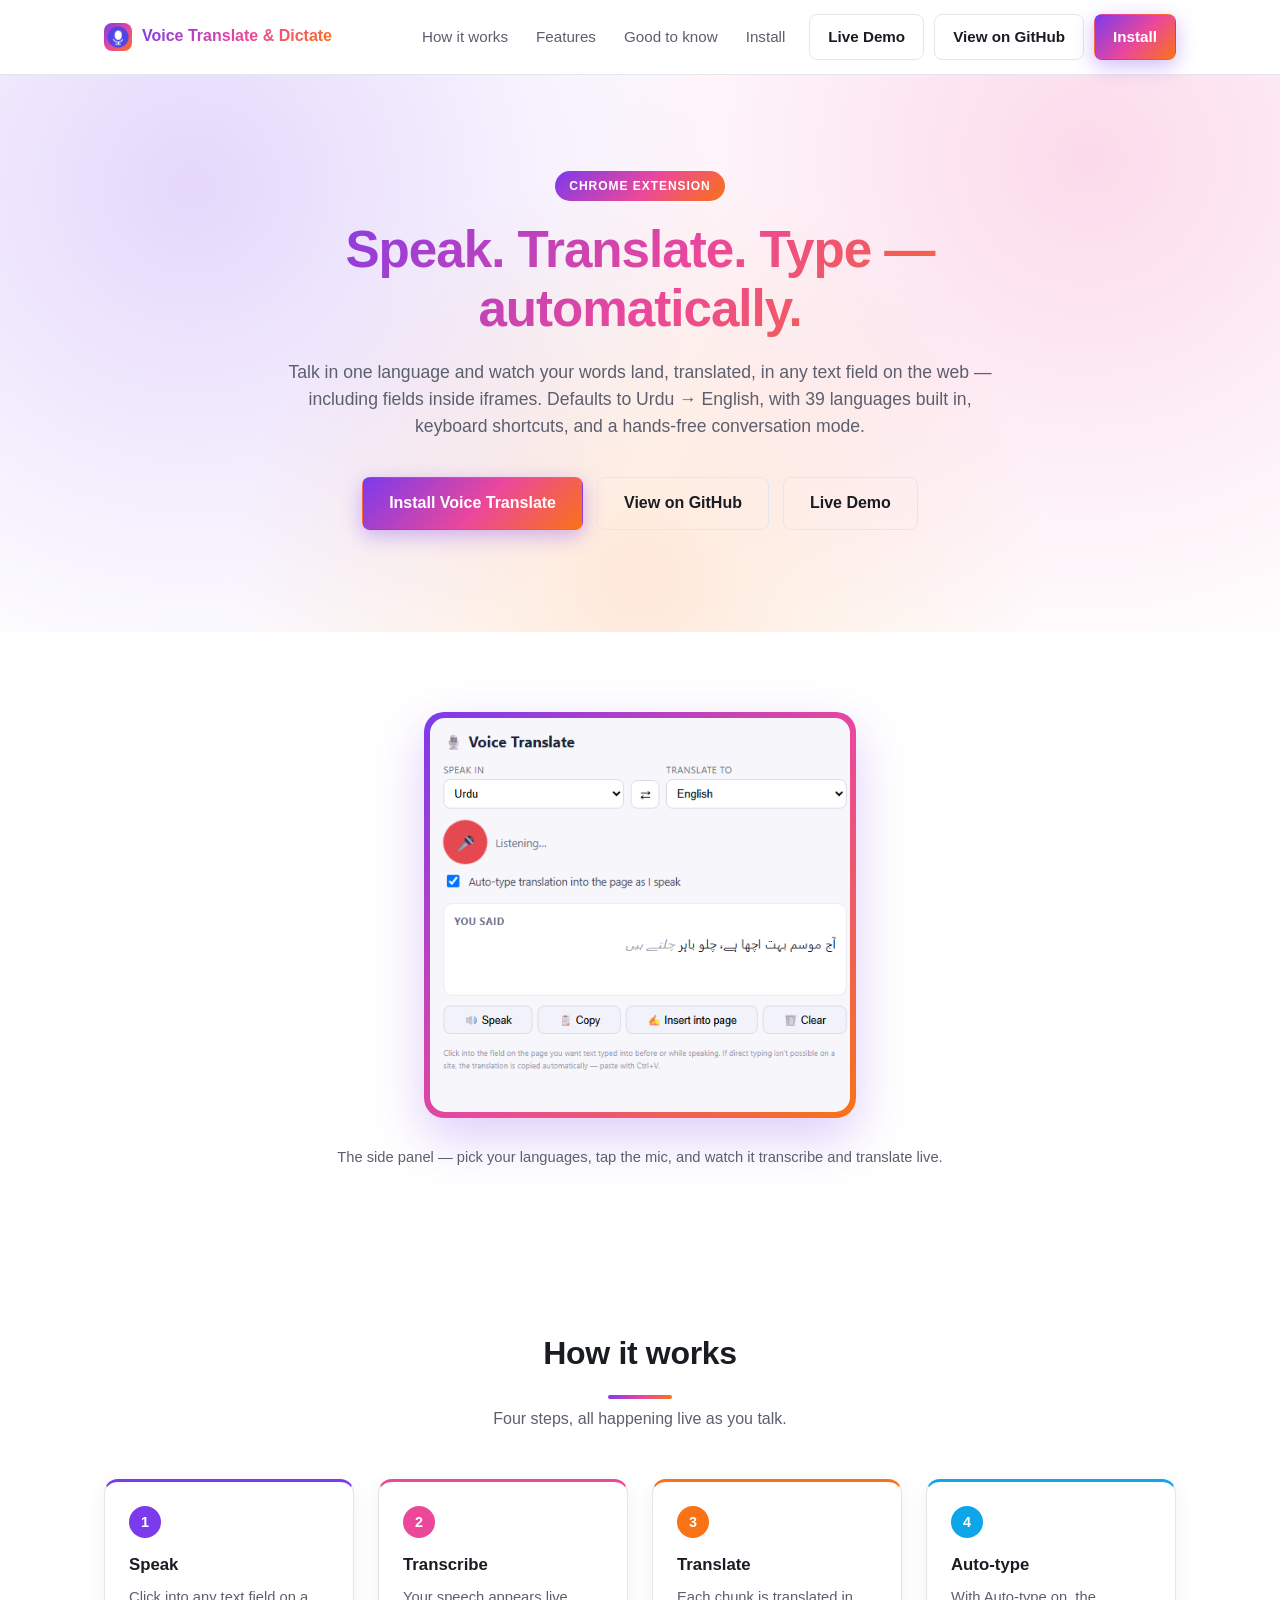
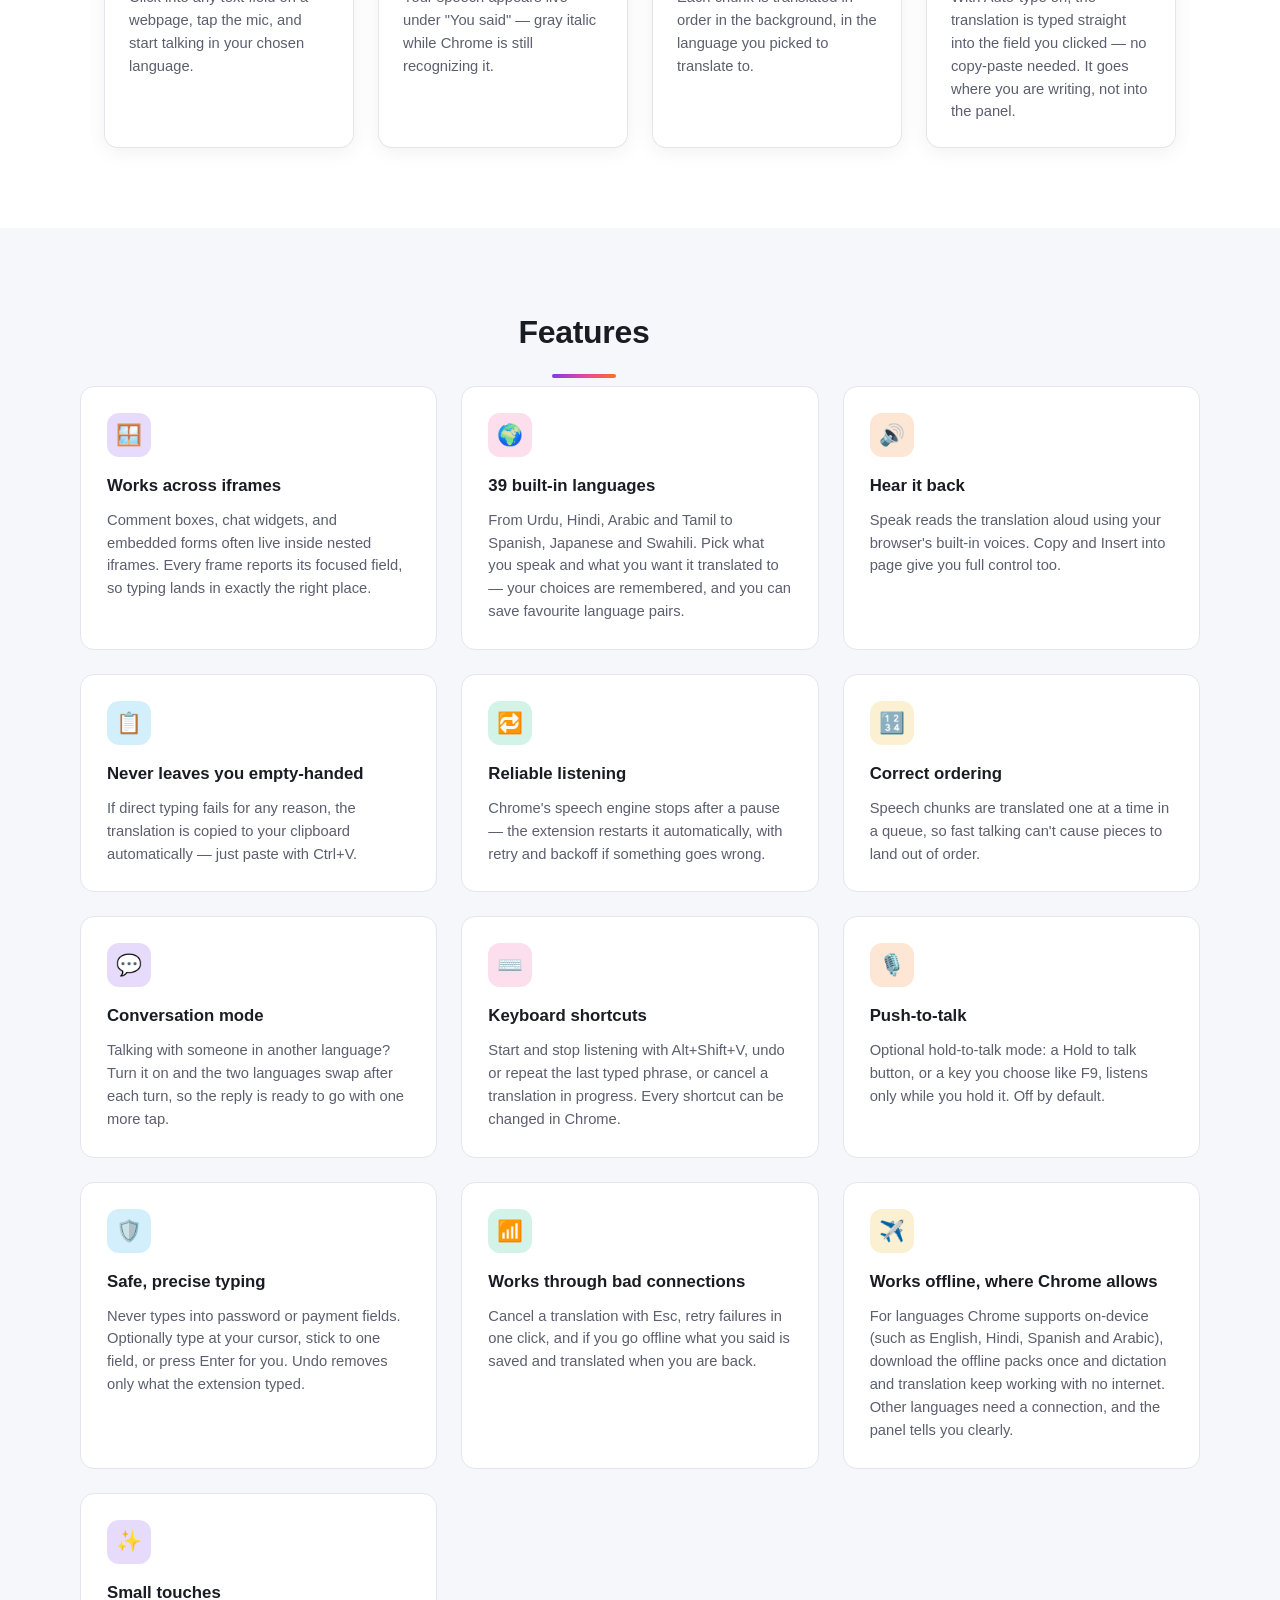
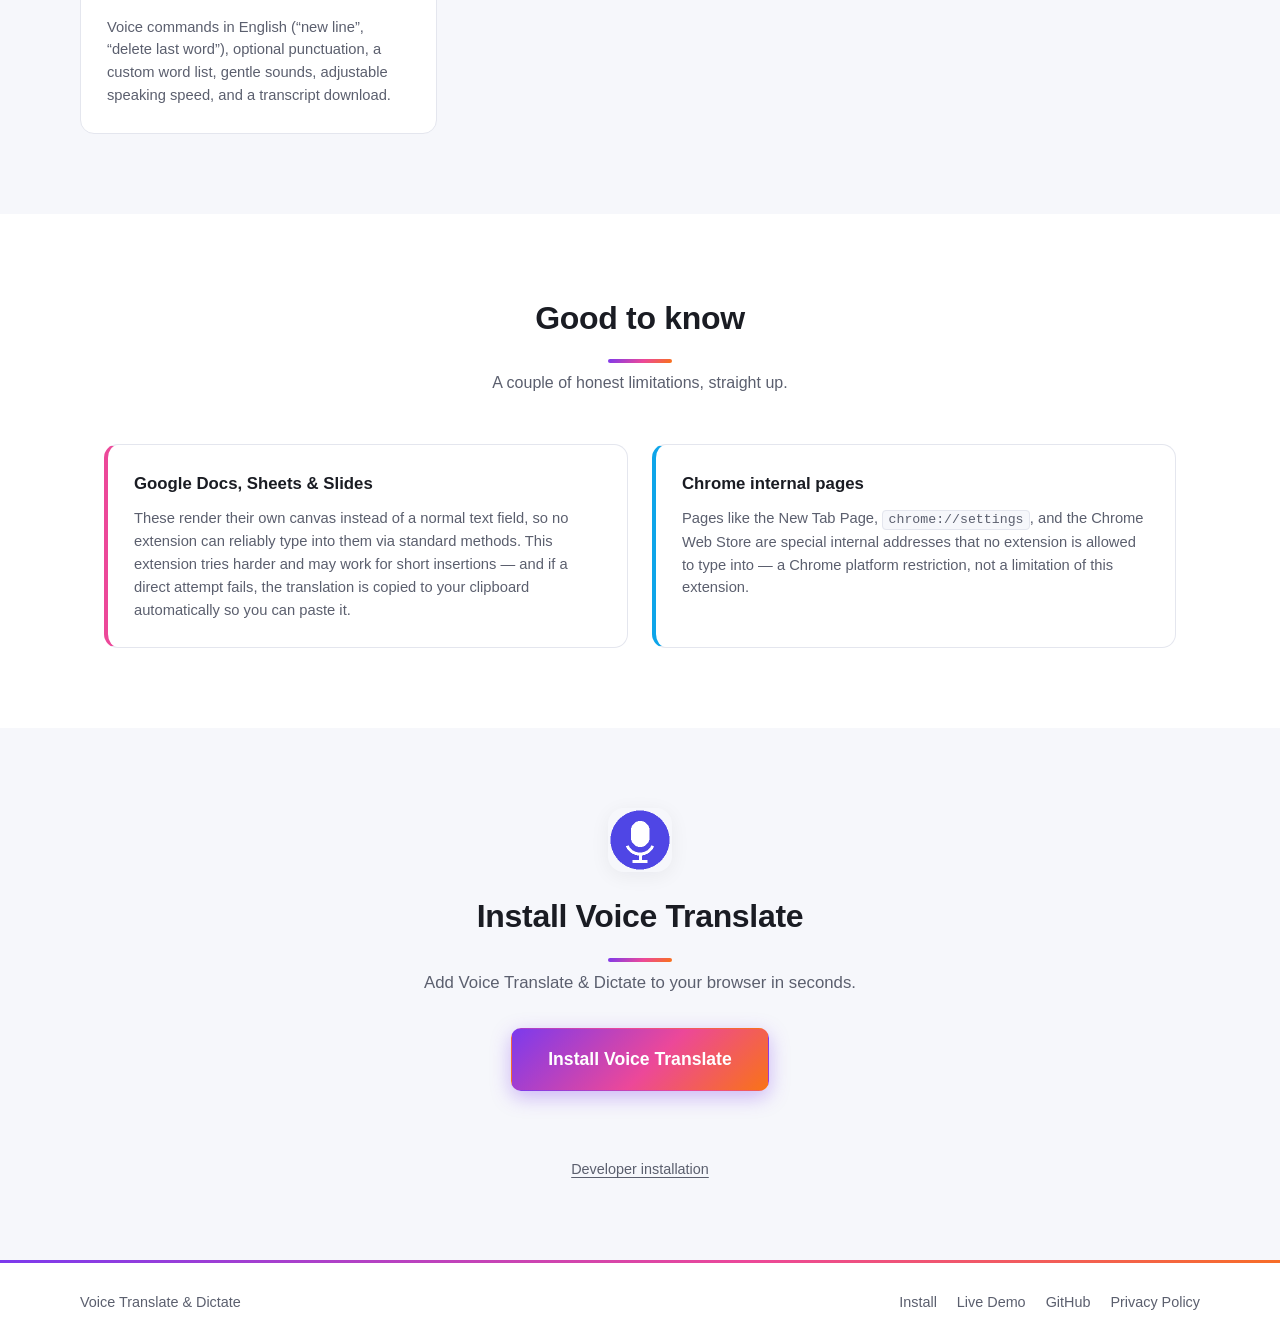
==== commit b7dfb3e8: "Add offline (on-device) mode and stop endless network-error retries - Use Chrome's on-device speech " ====
--- a/website/index.html
+++ b/website/index.html
@@ -145,6 +145,11 @@
         <p>Cancel a translation with Esc, retry failures in one click, and if you go offline what you said is saved and translated when you are back.</p>
       </div>
       <div class="feature">
+        <div class="feature-icon">✈️</div>
+        <h3>Works offline, where Chrome allows</h3>
+        <p>For languages Chrome supports on-device (such as English, Hindi, Spanish and Arabic), download the offline packs once and dictation and translation keep working with no internet. Other languages need a connection, and the panel tells you clearly.</p>
+      </div>
+      <div class="feature">
         <div class="feature-icon">✨</div>
         <h3>Small touches</h3>
         <p>Voice commands in English (“new line”, “delete last word”), optional punctuation, a custom word list, gentle sounds, adjustable speaking speed, and a transcript download.</p>
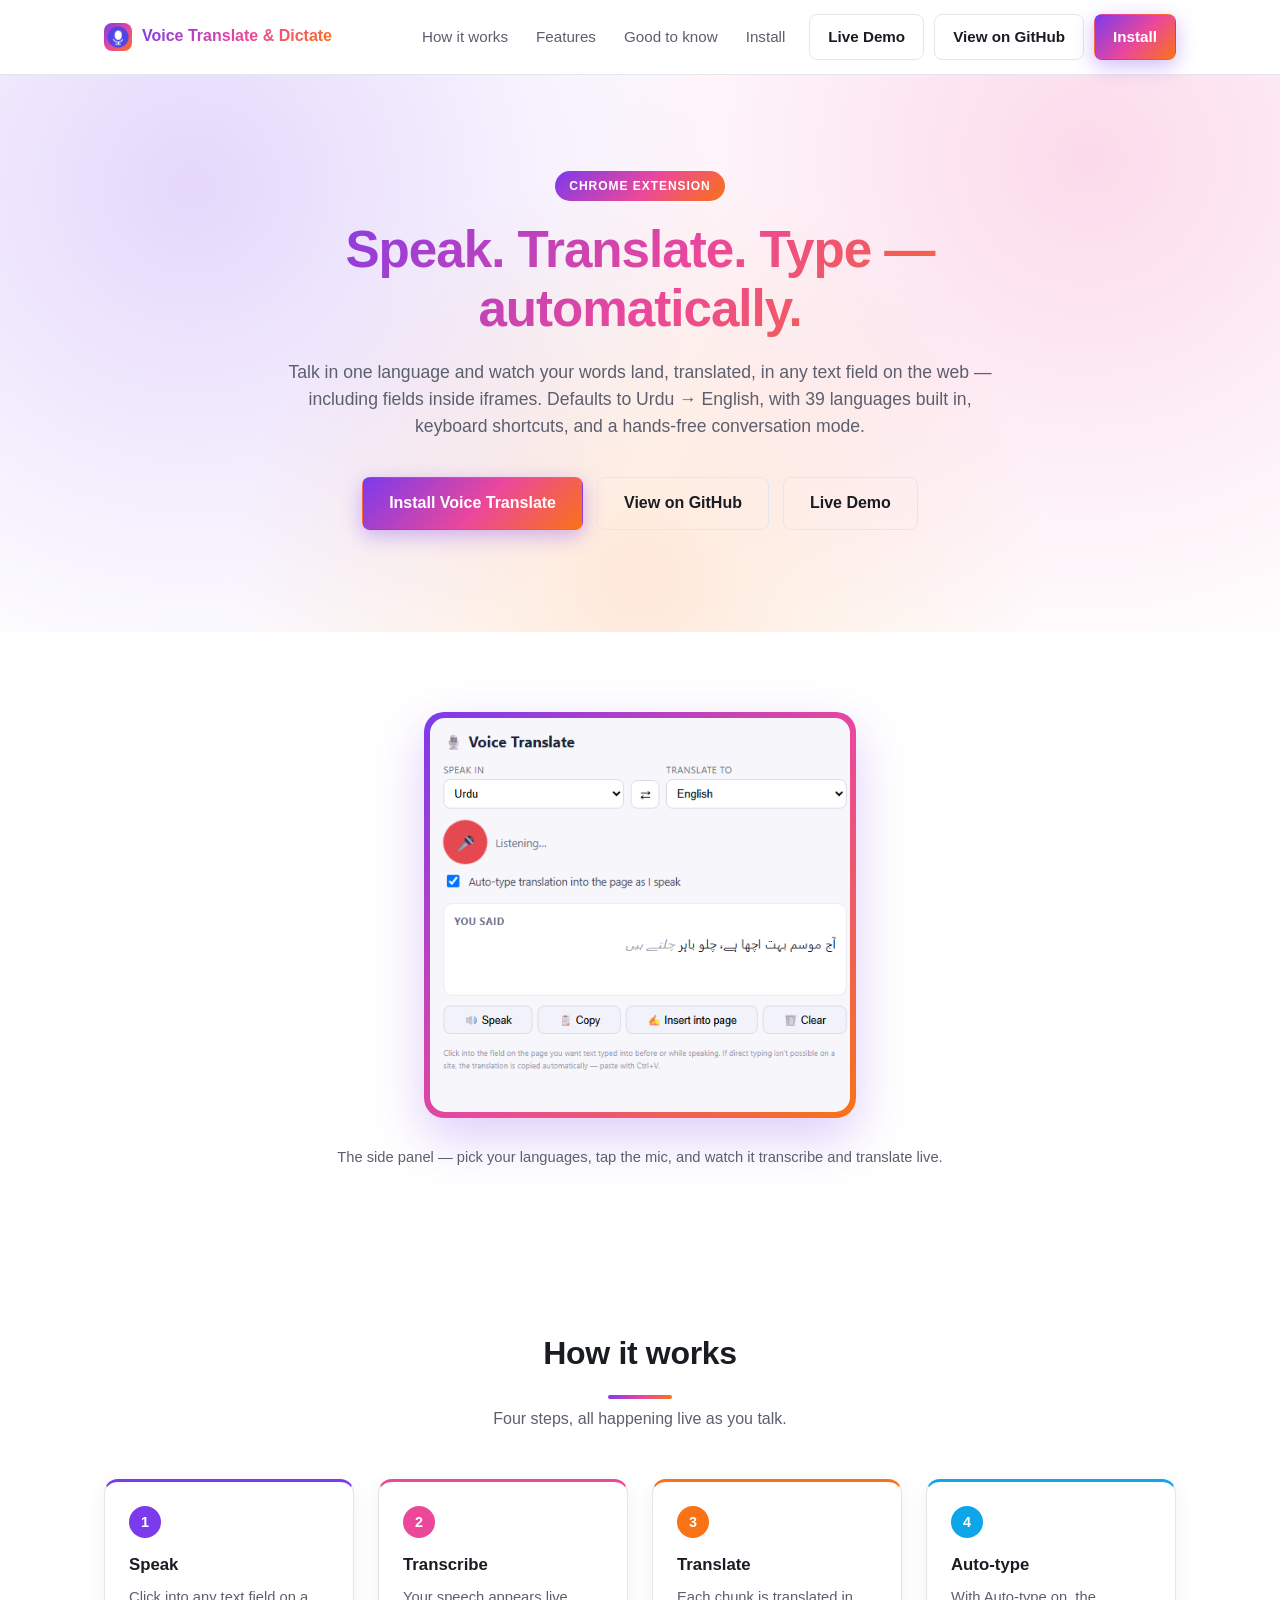
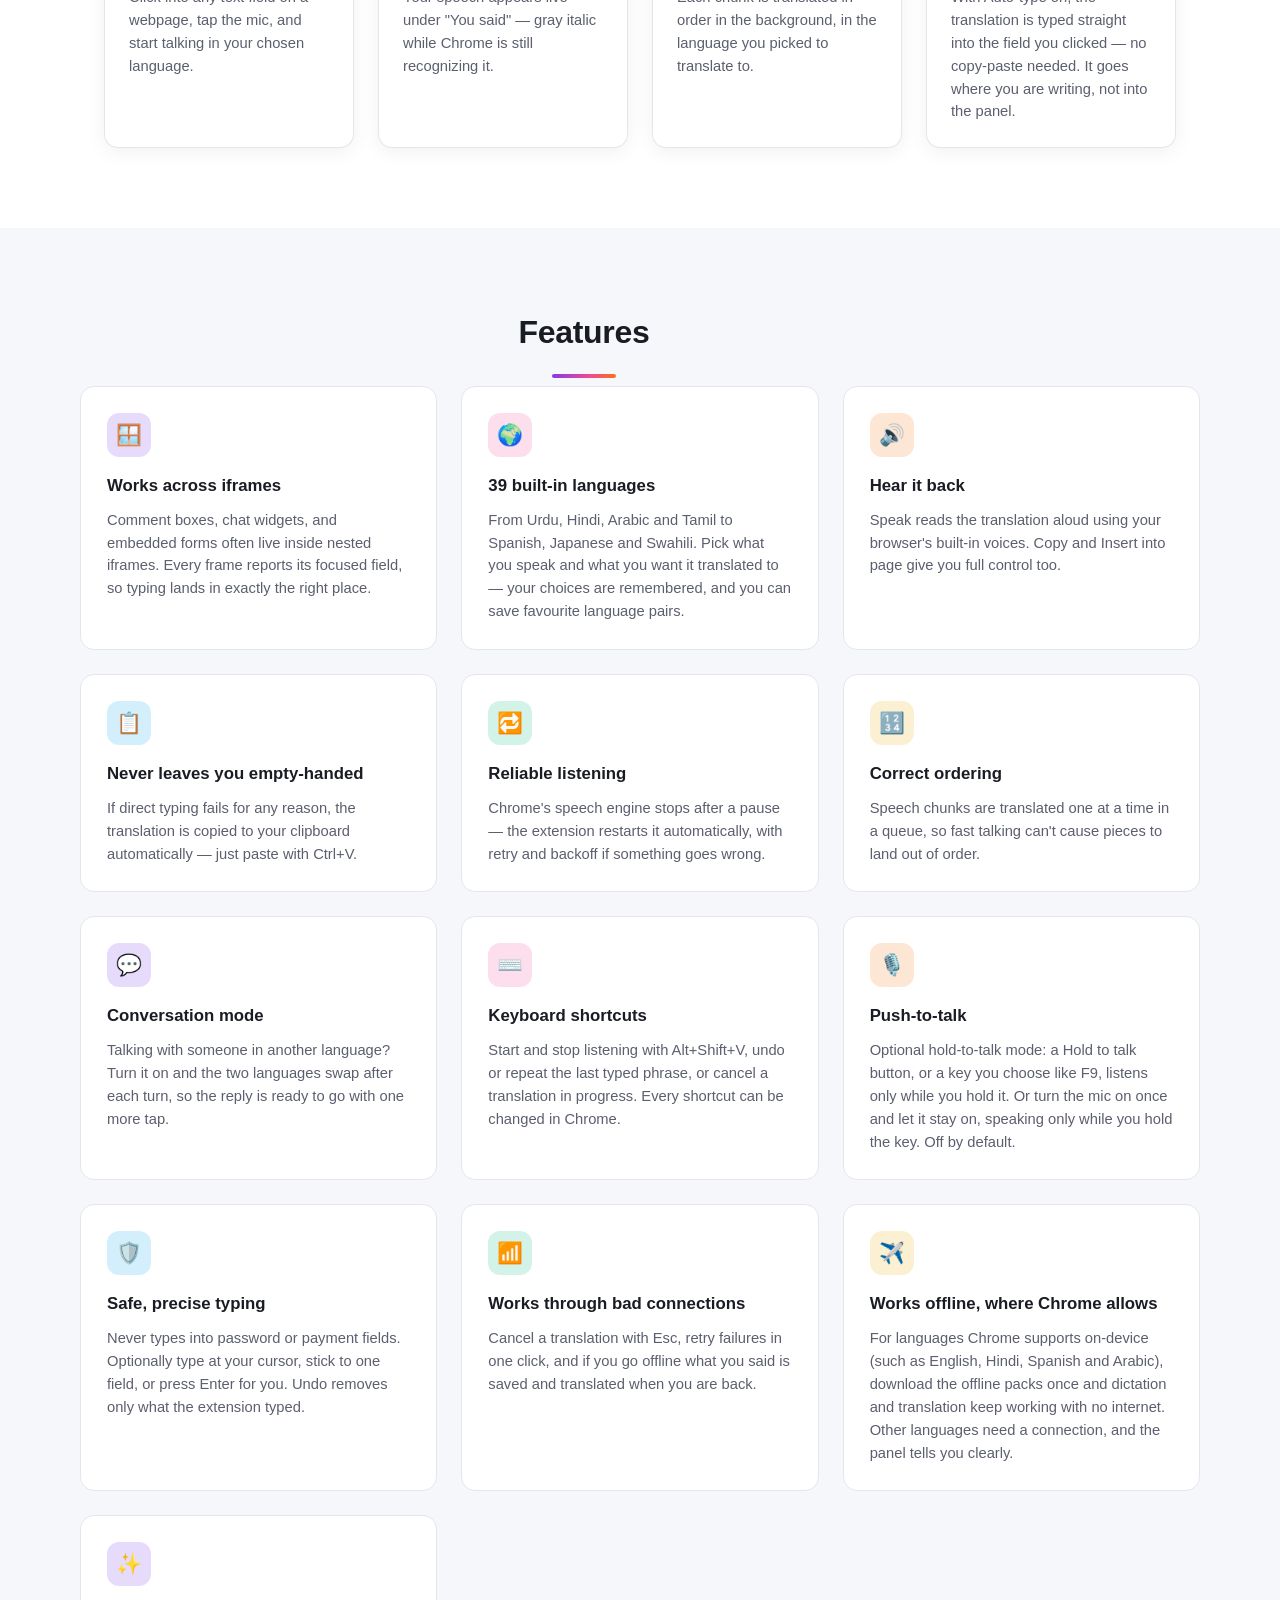
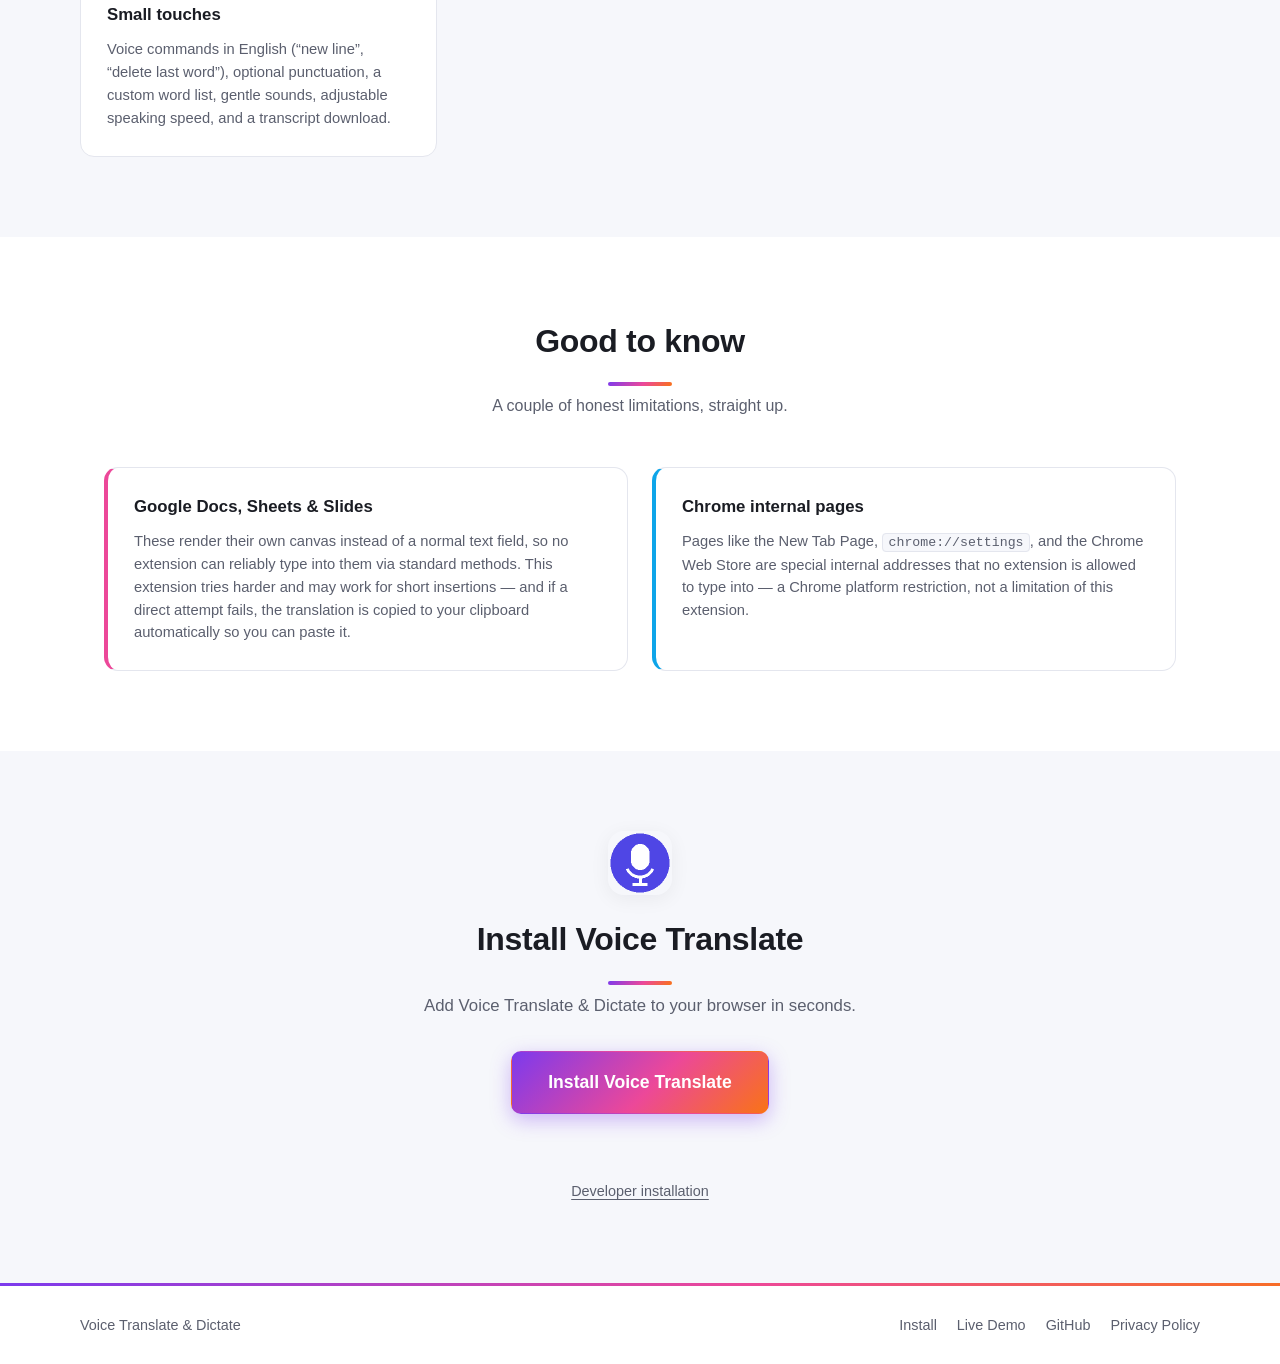
==== commit 2ce062b8: "Push-to-talk: add a mic-stays-on style (listen only while the key is held) Version 1.3.3. Settings -" ====
--- a/website/index.html
+++ b/website/index.html
@@ -132,7 +132,7 @@
       <div class="feature">
         <div class="feature-icon">🎙️</div>
         <h3>Push-to-talk</h3>
-        <p>Optional hold-to-talk mode: a Hold to talk button, or a key you choose like F9, listens only while you hold it. Off by default.</p>
+        <p>Optional hold-to-talk mode: a Hold to talk button, or a key you choose like F9, listens only while you hold it. Or turn the mic on once and let it stay on, speaking only while you hold the key. Off by default.</p>
       </div>
       <div class="feature">
         <div class="feature-icon">🛡️</div>
